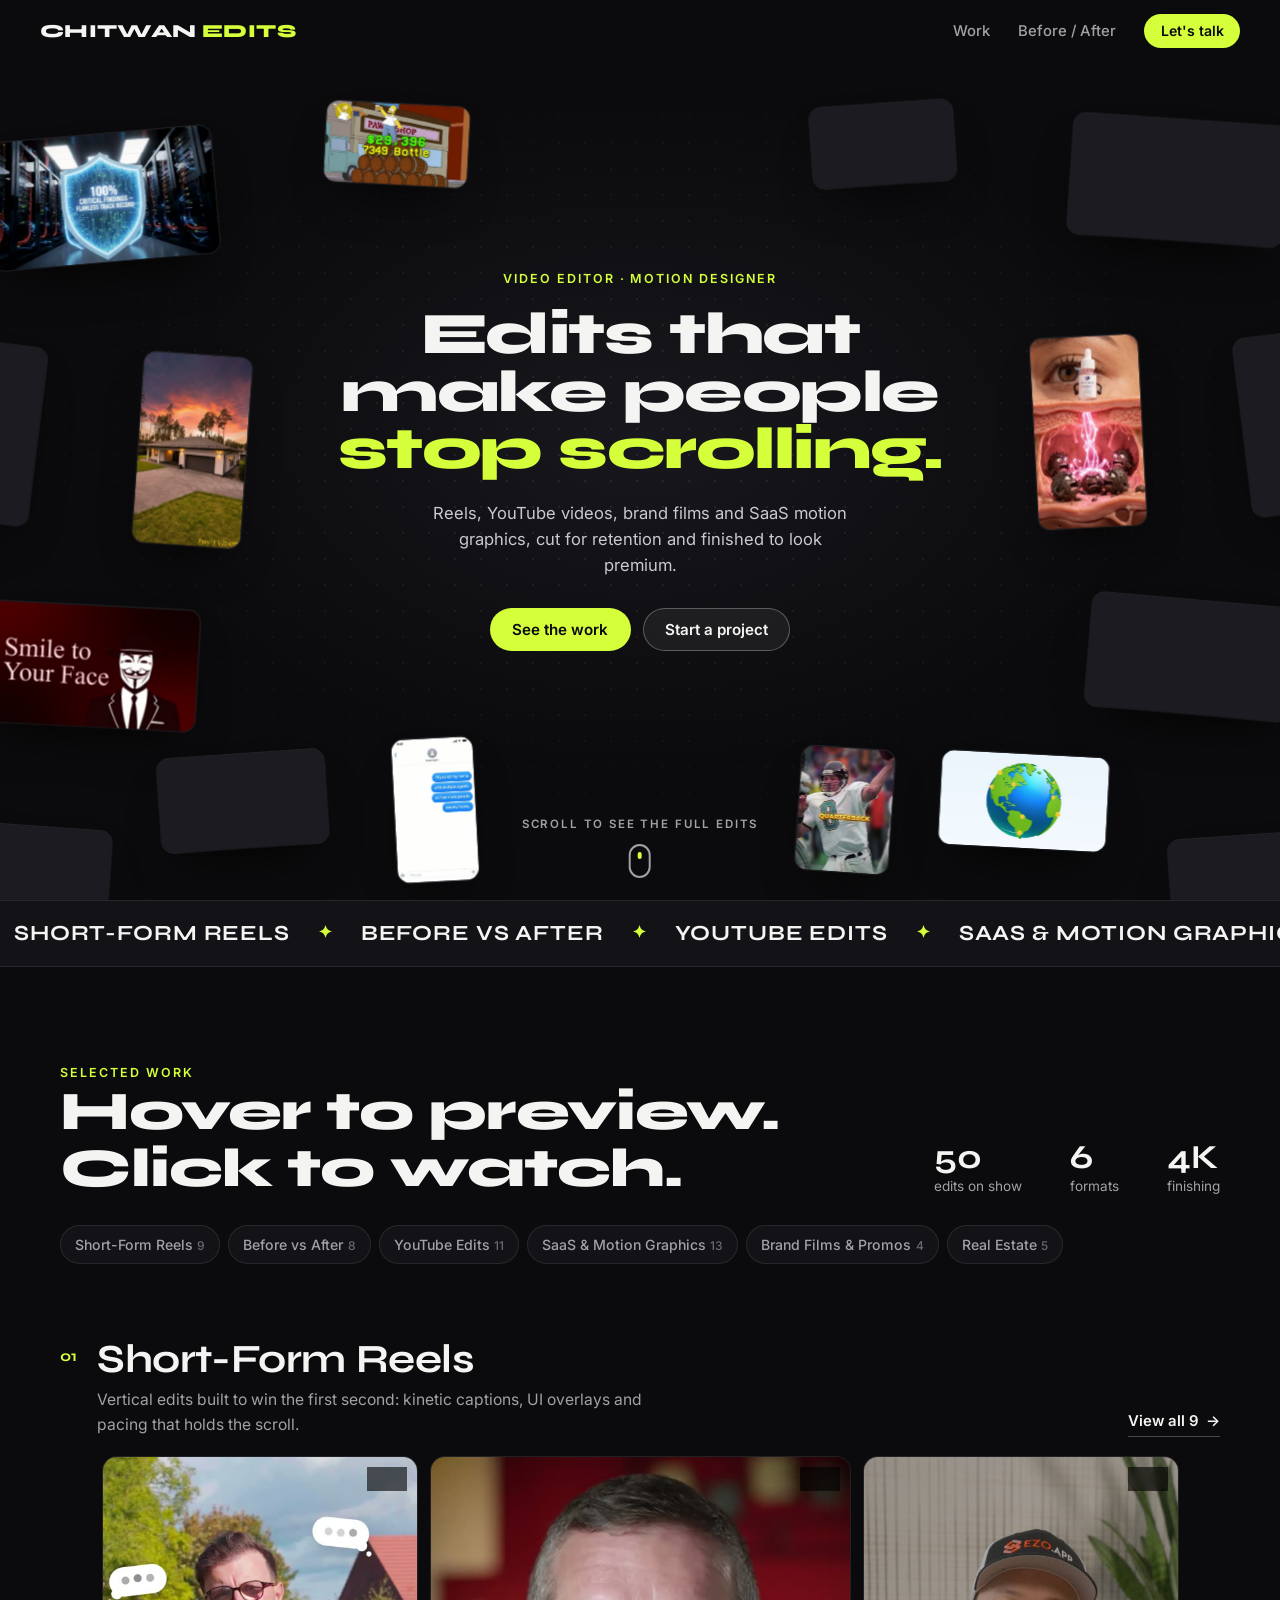
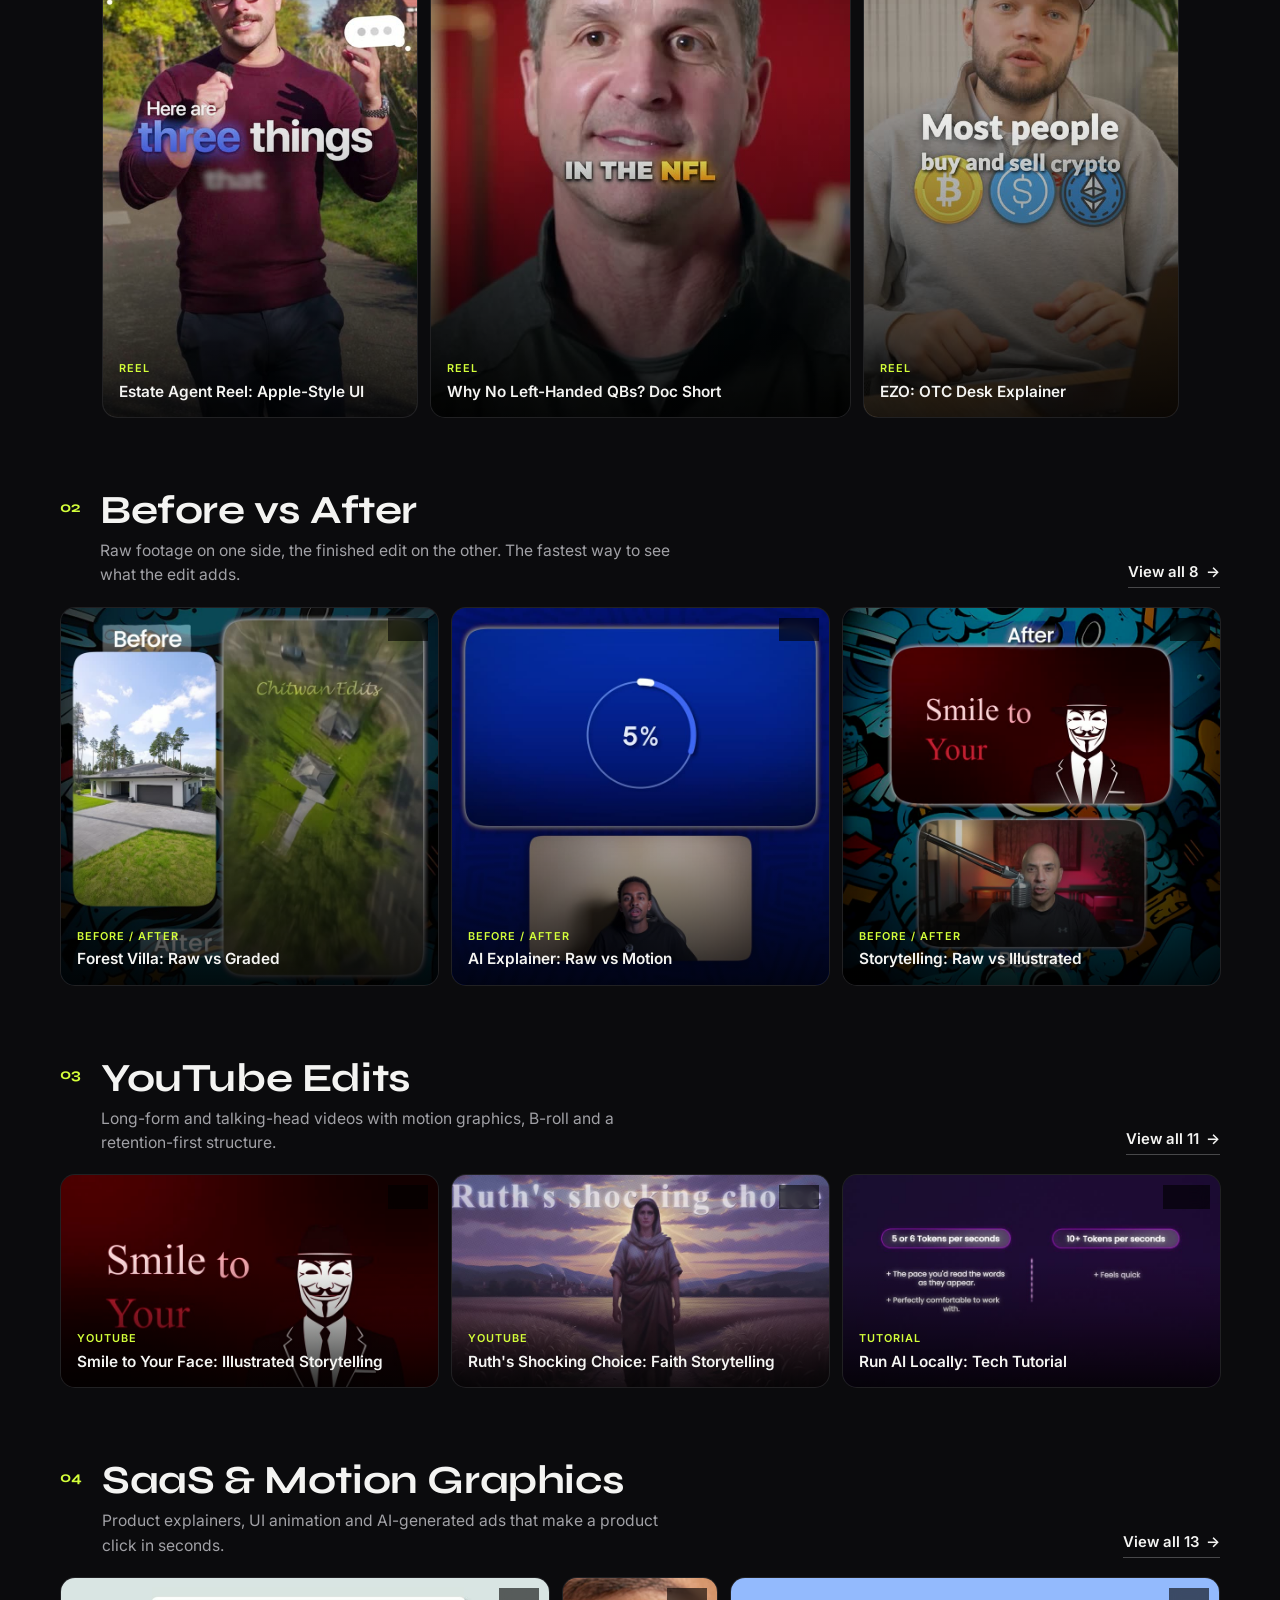
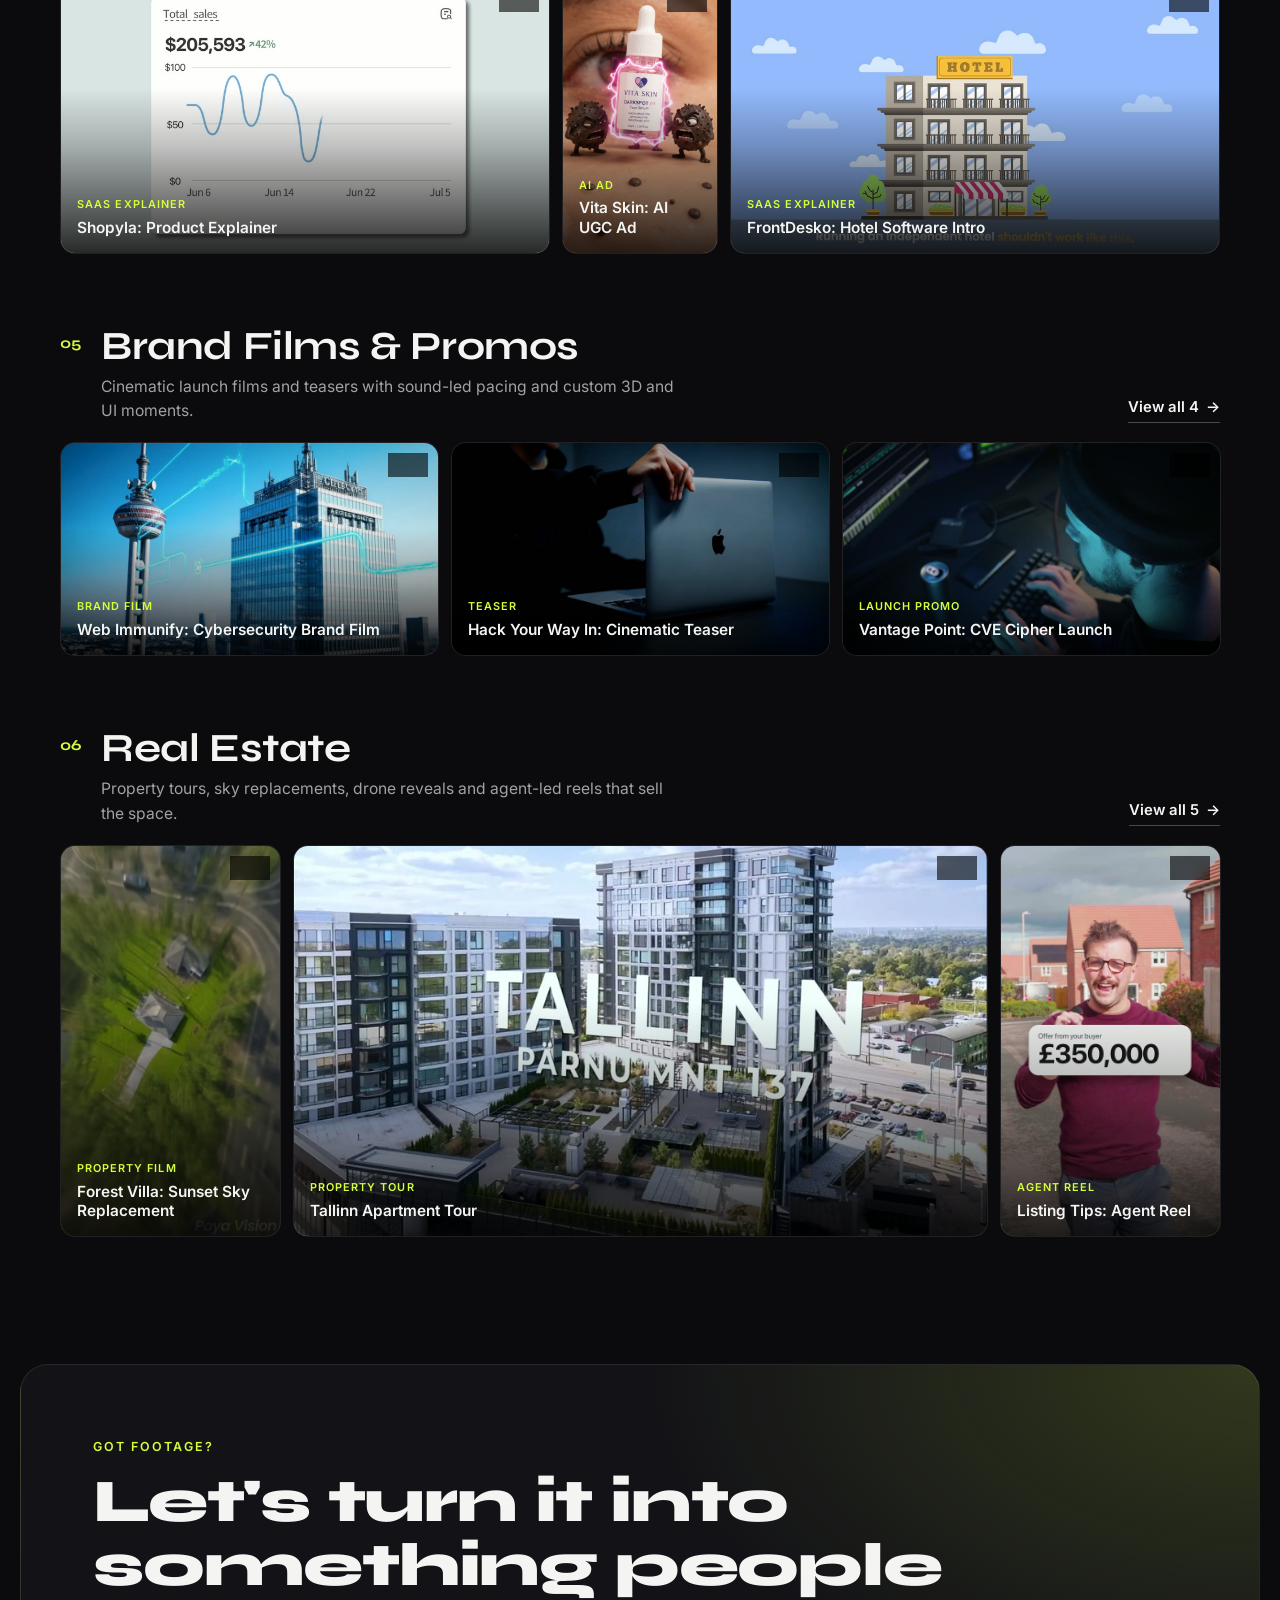
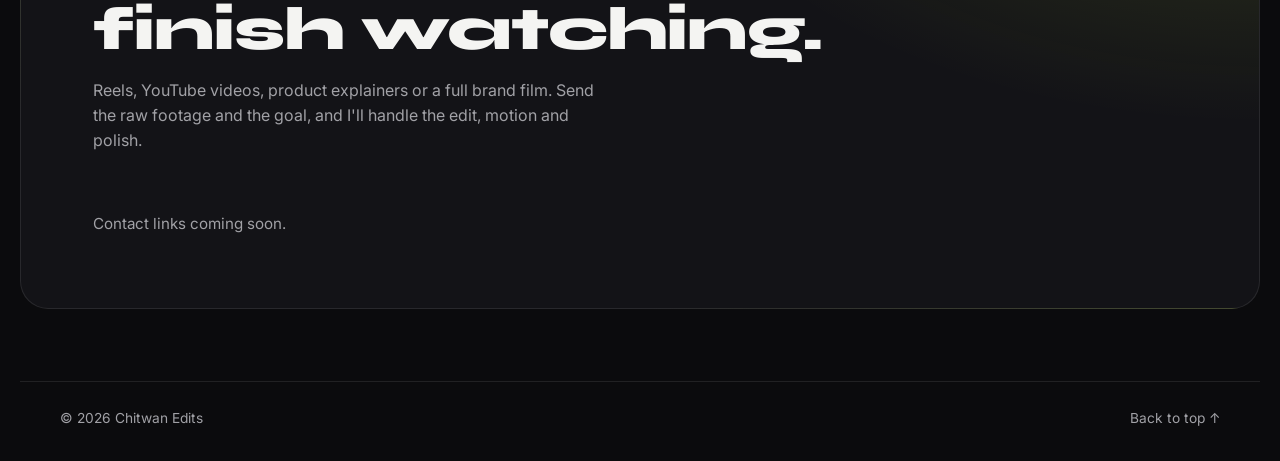
==== site/index.html @ 8f2af07e "Add Chitwan Edits portfolio site Static site with a scattered-clip hero, six work categories, hover " ====
<!doctype html>
<html lang="en">
<head>
  <meta charset="utf-8">
  <meta name="viewport" content="width=device-width, initial-scale=1">
  <title>Chitwan Edits | Video Editor for Reels, YouTube &amp; Brands</title>
  <meta name="description" content="Chitwan Edits: short-form reels, YouTube edits, brand films, SaaS motion graphics and real estate videos, cut for retention and finished to look premium.">
  <meta property="og:title" content="Chitwan Edits | Video Editor">
  <meta property="og:description" content="Reels, YouTube edits, brand films and motion graphics that make people stop scrolling.">
  <meta property="og:type" content="website">
  <meta property="og:site_name" content="Chitwan Edits">
  <meta name="twitter:card" content="summary_large_image">
  <meta name="theme-color" content="#0b0b0d">
  <link rel="icon" href="data:image/svg+xml,%3Csvg xmlns='http://www.w3.org/2000/svg' viewBox='0 0 64 64'%3E%3Crect width='64' height='64' rx='14' fill='%23d4ff3a'/%3E%3Cpath d='M26 20l20 12-20 12z' fill='%230b0b0d'/%3E%3C/svg%3E">
  <link rel="preconnect" href="https://fonts.googleapis.com">
  <link rel="preconnect" href="https://fonts.gstatic.com" crossorigin>
  <link href="https://fonts.googleapis.com/css2?family=Inter:wght@400;500;600&family=Syne:wght@700;800&display=swap" rel="stylesheet">
  <link rel="stylesheet" href="assets/css/style.css">
</head>
<body data-page="home">
  <header class="nav">
    <a class="brand" href="index.html" aria-label="Chitwan Edits home">Chitwan<span>Edits</span></a>
    <nav class="nav-links" aria-label="Main">
      <a href="#work">Work</a>
      <a class="hide-sm" href="work.html?c=before-after">Before / After</a>
      <a class="btn btn-accent btn-small" href="#contact">Let's talk</a>
    </nav>
  </header>

  <main>
    <section class="hero" id="hero">
      <div class="hero-collage" id="hero-collage" aria-hidden="true"></div>
      <div class="hero-strip" data-strip="0" aria-hidden="true"></div>
      <div class="hero-inner">
        <p class="eyebrow">Video editor · Motion designer</p>
        <h1 class="hero-title">Edits that make people <em>stop scrolling.</em></h1>
        <p class="hero-sub">Reels, YouTube videos, brand films and SaaS motion graphics, cut for retention and finished to look premium.</p>
        <div class="hero-cta">
          <a class="btn btn-accent" href="#work">See the work</a>
          <a class="btn btn-ghost" href="#contact">Start a project</a>
        </div>
      </div>
      <div class="hero-strip" data-strip="1" aria-hidden="true"></div>
      <a class="scroll-hint" href="#work">
        <span>Scroll to see the full edits</span>
        <span class="scroll-mouse" aria-hidden="true"></span>
      </a>
    </section>

    <div class="marquee" aria-hidden="true"><div class="marquee-track" id="marquee"></div></div>

    <section class="work wrap" id="work">
      <div class="work-intro">
        <div>
          <p class="eyebrow">Selected work</p>
          <h2>Hover to preview.<br>Click to watch.</h2>
        </div>
        <ul class="stats" id="work-stats"></ul>
      </div>
      <nav class="chips" id="cat-chips" aria-label="Jump to category"></nav>
      <div id="categories"></div>
    </section>

    <section class="clients wrap" id="clients" hidden>
      <p class="eyebrow">Trusted by</p>
      <ul class="client-list"></ul>
    </section>

    <section class="reviews wrap" id="reviews" hidden>
      <p class="eyebrow">Client words</p>
      <h2>What clients say</h2>
      <div class="review-grid"></div>
    </section>

    <section class="contact wrap" id="contact">
      <div class="contact-panel reveal">
        <p class="eyebrow">Got footage?</p>
        <h2>Let's turn it into something people finish watching.</h2>
        <p class="lead">Reels, YouTube videos, product explainers or a full brand film. Send the raw footage and the goal, and I'll handle the edit, motion and polish.</p>
        <div class="contact-links" id="contact-links"></div>
      </div>
    </section>
  </main>

  <footer class="foot wrap">
    <span>© <span data-year></span> Chitwan Edits</span>
    <a href="#">Back to top ↑</a>
  </footer>

  <div class="lightbox" id="lightbox" role="dialog" aria-modal="true" aria-labelledby="lb-title" hidden>
    <div class="lb-backdrop" data-close></div>
    <div class="lb-panel">
      <div class="lb-stage" id="lb-stage"></div>
      <div class="lb-meta">
        <div>
          <p class="lb-tag" id="lb-tag"></p>
          <h3 id="lb-title"></h3>
        </div>
        <div class="lb-controls">
          <button class="lb-btn" type="button" data-prev aria-label="Previous video">←</button>
          <button class="lb-btn" type="button" data-next aria-label="Next video">→</button>
          <button class="lb-btn" type="button" data-close aria-label="Close">✕</button>
        </div>
      </div>
    </div>
  </div>

  <script src="data/site.js"></script>
  <script src="data/videos.js"></script>
  <script src="assets/js/app.js"></script>
</body>
</html>
---- site/assets/css/style.css ----
:root {
  --bg: #0b0b0d;
  --bg-2: #131317;
  --bg-3: #1b1b21;
  --line: rgba(255, 255, 255, 0.09);
  --text: #f4f4f2;
  --muted: #a1a1a6;
  --accent: #d4ff3a;
  --accent-ink: #0b0b0d;
  --radius: 14px;
  --gap: 14px;
  --wrap: 1240px;
  --display: 'Syne', 'Arial Black', sans-serif;
  --body: 'Inter', system-ui, -apple-system, 'Segoe UI', sans-serif;
  color-scheme: dark;
}

*, *::before, *::after { box-sizing: border-box; }
html { scroll-behavior: smooth; -webkit-text-size-adjust: 100%; }
body {
  margin: 0;
  background: var(--bg);
  color: var(--text);
  font-family: var(--body);
  font-size: 16px;
  line-height: 1.55;
  -webkit-font-smoothing: antialiased;
  overflow-x: hidden;
}
img, video { display: block; max-width: 100%; }
a { color: inherit; text-decoration: none; }
button { font: inherit; color: inherit; background: none; border: 0; padding: 0; cursor: pointer; }
h1, h2, h3 { margin: 0; font-family: var(--display); font-weight: 700; line-height: 1.05; letter-spacing: -0.01em; }
p { margin: 0; }
:focus-visible { outline: 2px solid var(--accent); outline-offset: 3px; border-radius: 6px; }

.wrap { width: 100%; max-width: var(--wrap); margin: 0 auto; padding: 0 clamp(16px, 4vw, 40px); }
.eyebrow {
  font-size: 0.78rem;
  font-weight: 600;
  letter-spacing: 0.16em;
  text-transform: uppercase;
  color: var(--accent);
}

/* ---------- Buttons ---------- */
.btn {
  display: inline-flex;
  align-items: center;
  gap: 0.5em;
  padding: 0.85em 1.4em;
  border-radius: 999px;
  font-weight: 600;
  font-size: 0.95rem;
  line-height: 1;
  border: 1px solid transparent;
  transition: transform 0.2s ease, background 0.2s ease, border-color 0.2s ease, color 0.2s ease;
  white-space: nowrap;
}
.btn:hover { transform: translateY(-2px); }
.btn-accent { background: var(--accent); color: var(--accent-ink); }
.btn-accent:hover { background: #e3ff7a; }
.btn-ghost { border-color: rgba(255, 255, 255, 0.28); background: rgba(255, 255, 255, 0.06); backdrop-filter: blur(6px); }
.btn-ghost:hover { border-color: var(--text); }
.btn-small { padding: 0.65em 1.1em; font-size: 0.88rem; }

/* ---------- Nav ---------- */
.nav {
  position: fixed;
  inset: 0 0 auto 0;
  z-index: 50;
  display: flex;
  align-items: center;
  justify-content: space-between;
  gap: 16px;
  padding: 14px clamp(16px, 4vw, 40px);
  transition: background 0.3s ease, border-color 0.3s ease, padding 0.3s ease;
  border-bottom: 1px solid transparent;
}
.nav.scrolled {
  background: rgba(11, 11, 13, 0.78);
  backdrop-filter: blur(14px);
  -webkit-backdrop-filter: blur(14px);
  border-bottom-color: var(--line);
  padding-top: 10px;
  padding-bottom: 10px;
}
.brand {
  font-family: var(--display);
  font-weight: 800;
  font-size: 1.15rem;
  letter-spacing: 0.02em;
  text-transform: uppercase;
}
.brand span { color: var(--accent); margin-left: 0.3em; }
.nav-links { display: flex; align-items: center; gap: clamp(12px, 2.4vw, 28px); font-size: 0.93rem; font-weight: 500; }
.nav-links a:not(.btn) { color: var(--muted); transition: color 0.2s; }
.nav-links a:not(.btn):hover, .nav-links a[aria-current='page'] { color: var(--text); }

/* ---------- Hero: headline on a clean background, clips scattered around it ---------- */
.hero {
  position: relative;
  min-height: max(100svh, 620px);
  display: flex;
  flex-direction: column;
  align-items: center;
  justify-content: center;
  overflow: hidden;
  isolation: isolate;
  background: radial-gradient(55% 50% at 50% 48%, #17171d 0%, var(--bg) 75%);
}
.hero::before {
  content: '';
  position: absolute;
  inset: 0;
  z-index: -1;
  background-image: radial-gradient(rgba(255, 255, 255, 0.07) 1px, transparent 1px);
  background-size: 26px 26px;
  -webkit-mask-image: radial-gradient(70% 60% at 50% 50%, #000 20%, transparent 85%);
  mask-image: radial-gradient(70% 60% at 50% 50%, #000 20%, transparent 85%);
}
.hero-inner {
  position: relative;
  z-index: 2;
  width: min(680px, 50vw);
  text-align: center;
  padding: 90px 0 70px;
}
.hero-title {
  margin-top: 18px;
  font-weight: 800;
  font-size: clamp(2.3rem, 4.6vw, 4.7rem);
  line-height: 0.98;
  letter-spacing: -0.025em;
}
.hero-title em { font-style: normal; color: var(--accent); }
.hero-sub {
  margin: 22px auto 0;
  max-width: 44ch;
  font-size: clamp(1rem, 1.3vw, 1.13rem);
  color: #c9c9cf;
}
.hero-cta { display: flex; flex-wrap: wrap; justify-content: center; gap: 12px; margin-top: 30px; }

/* Desktop: tiles scattered around the edges. Size unit shrinks on narrower screens. */
.hero-collage {
  --u: min(1vmin, 0.7vw);
  --mx: 0;
  --my: 0;
  --sy: 0;
  position: absolute;
  inset: 0;
  z-index: 1;
}
.tile {
  position: absolute;
  left: var(--x);
  top: var(--y);
  width: calc(var(--w) * var(--u));
  height: calc(var(--h) * var(--u));
  transform:
    translate(-50%, -50%)
    translate3d(calc(var(--mx) * var(--d) * -22px), calc(var(--my) * var(--d) * -16px + var(--sy) * var(--d) * -160px), 0);
  opacity: 0;
  scale: 0.82;
  transition: opacity 0.7s ease var(--delay), scale 0.9s cubic-bezier(0.2, 0.8, 0.2, 1) var(--delay);
  will-change: transform;
}
.hero.ready .tile { opacity: 1; scale: 1; }
.tile-inner {
  display: block;
  width: 100%;
  height: 100%;
  border-radius: 12px;
  overflow: hidden;
  background: var(--bg-3);
  box-shadow: 0 24px 50px -22px rgba(0, 0, 0, 0.9), 0 0 0 1px rgba(255, 255, 255, 0.1);
  transform: rotate(var(--r));
  animation: tile-float var(--float) ease-in-out infinite alternate;
  transition: box-shadow 0.25s ease, scale 0.3s ease;
}
.tile video, .tile img { width: 100%; height: 100%; object-fit: cover; }
@keyframes tile-float {
  from { transform: rotate(var(--r)) translateY(-5px); }
  to { transform: rotate(var(--r)) translateY(5px); }
}
@media (hover: hover) {
  .tile:hover { z-index: 3; }
  .tile:hover .tile-inner { scale: 1.08; box-shadow: 0 0 0 2px var(--accent), 0 24px 50px -18px rgba(212, 255, 58, 0.35); }
}

/* Phones, tablets and short screens: two drifting rows of clips above and below the text. */
.hero-strip { display: none; }
.hero.strips { --strip-h: clamp(108px, 17vw, 168px); gap: clamp(20px, 5vh, 56px); padding: 80px 0 18px; }
.hero.strips .hero-collage { display: none; }
.hero.strips .hero-strip { display: block; width: 100%; overflow: hidden; padding: 8px 0; }
.hero.strips .hero-inner { width: 100%; padding: 0 clamp(16px, 5vw, 40px); }
.strip-track {
  display: flex;
  gap: 10px;
  width: max-content;
  animation: strip-drift var(--drift-time, 30s) ease-in-out infinite alternate;
}
.hero-strip[data-strip='1'] .strip-track { animation-direction: alternate-reverse; }
@keyframes strip-drift { to { transform: translateX(var(--drift, 0px)); } }
.hero.strips .tile {
  position: relative;
  left: auto;
  top: auto;
  flex: none;
  height: var(--strip-h, 124px);
  width: calc(var(--strip-h, 124px) * var(--a));
  transform: none;
}
.hero.strips .tile-inner { animation: none; transform: none; border-radius: 10px; }

.scroll-hint {
  position: absolute;
  left: 50%;
  bottom: 22px;
  z-index: 2;
  transform: translateX(-50%);
  display: flex;
  flex-direction: column;
  align-items: center;
  gap: 10px;
  font-size: 0.72rem;
  font-weight: 600;
  letter-spacing: 0.16em;
  text-transform: uppercase;
  color: var(--muted);
  white-space: nowrap;
  transition: opacity 0.4s ease, color 0.2s;
}
.scroll-hint:hover { color: var(--text); }
.scroll-hint.gone { opacity: 0; pointer-events: none; }
.scroll-mouse {
  position: relative;
  width: 22px;
  height: 34px;
  border: 2px solid currentColor;
  border-radius: 12px;
}
.scroll-mouse::after {
  content: '';
  position: absolute;
  left: 50%;
  top: 6px;
  width: 4px;
  height: 7px;
  margin-left: -2px;
  border-radius: 2px;
  background: var(--accent);
  animation: scroll-dot 1.6s ease-in-out infinite;
}
@keyframes scroll-dot {
  0% { transform: translateY(0); opacity: 0; }
  30% { opacity: 1; }
  100% { transform: translateY(12px); opacity: 0; }
}
.hero.strips .scroll-hint { position: static; transform: none; margin-top: 4px; }

/* ---------- Stats ---------- */
.stats { list-style: none; margin: 0; padding: 0; display: flex; flex-wrap: wrap; gap: 14px clamp(24px, 4vw, 48px); }
.stats li { display: flex; flex-direction: column; }
.stats strong { font-family: var(--display); font-size: clamp(1.5rem, 3vw, 2.1rem); font-weight: 700; line-height: 1.1; }
.stats span { font-size: 0.85rem; color: var(--muted); }

/* ---------- Marquee ---------- */
.marquee {
  border-block: 1px solid var(--line);
  overflow: hidden;
  background: var(--bg-2);
  user-select: none;
}
.marquee-track {
  display: flex;
  width: max-content;
  animation: marquee 38s linear infinite;
}
.marquee-track span {
  display: flex;
  align-items: center;
  gap: 28px;
  padding: 16px 14px;
  font-family: var(--display);
  font-weight: 700;
  font-size: clamp(1rem, 2vw, 1.35rem);
  text-transform: uppercase;
  letter-spacing: 0.04em;
  white-space: nowrap;
}
.marquee-track span::after { content: '✦'; color: var(--accent); font-size: 0.8em; }
@keyframes marquee { to { transform: translateX(-50%); } }

/* ---------- Chips ---------- */
.chips {
  display: flex;
  gap: 8px;
  overflow-x: auto;
  scrollbar-width: none;
  padding: 2px;
  margin: 0 -2px;
}
.chips::-webkit-scrollbar { display: none; }
.chip {
  flex: none;
  padding: 0.55em 1em;
  border-radius: 999px;
  border: 1px solid var(--line);
  background: var(--bg-2);
  color: var(--muted);
  font-size: 0.88rem;
  font-weight: 500;
  transition: color 0.2s, border-color 0.2s, background 0.2s;
}
.chip:hover { color: var(--text); border-color: rgba(255, 255, 255, 0.25); }
.chip[aria-current='page'] { background: var(--accent); border-color: var(--accent); color: var(--accent-ink); }
.chip small { opacity: 0.6; margin-left: 0.35em; font-size: 0.85em; }

/* ---------- Work sections ---------- */
.work { padding-top: clamp(48px, 8vw, 96px); }
.work-intro { display: flex; flex-wrap: wrap; align-items: end; justify-content: space-between; gap: 18px 32px; margin-bottom: 26px; }
.work-intro h2 { font-size: clamp(2rem, 4.6vw, 3.4rem); font-weight: 800; letter-spacing: -0.02em; }
.cat { padding: clamp(40px, 6vw, 72px) 0 0; scroll-margin-top: 80px; }
.cat-head {
  display: grid;
  grid-template-columns: auto 1fr auto;
  align-items: end;
  gap: 8px 20px;
  margin-bottom: 20px;
}
.cat-num {
  font-family: var(--display);
  font-weight: 700;
  color: var(--accent);
  font-size: 0.95rem;
  align-self: start;
  padding-top: 0.45em;
}
.cat-head h2 { font-size: clamp(1.6rem, 3.2vw, 2.5rem); }
.cat-head p { margin-top: 8px; color: var(--muted); max-width: 58ch; font-size: 0.98rem; }
.more-link {
  display: inline-flex;
  align-items: center;
  gap: 0.5em;
  font-weight: 600;
  font-size: 0.93rem;
  white-space: nowrap;
  padding-bottom: 3px;
  border-bottom: 1px solid rgba(255, 255, 255, 0.25);
  transition: border-color 0.2s, color 0.2s;
}
.more-link span { transition: transform 0.2s; }
.more-link:hover { border-color: var(--accent); color: var(--accent); }
.more-link:hover span { transform: translateX(4px); }
.more-mobile { display: none; margin-top: 16px; }

/* ---------- Justified rows & cards ---------- */
.row, .gallery { display: flex; flex-wrap: wrap; gap: var(--gap); }
.row.center { justify-content: center; }
.card {
  position: relative;
  flex: none;
  border-radius: var(--radius);
  overflow: hidden;
  background: var(--bg-3);
  text-align: left;
  isolation: isolate;
  box-shadow: 0 0 0 1px var(--line);
  transition: box-shadow 0.25s ease, transform 0.25s ease;
}
.card-media { position: absolute; inset: 0; }
.card-media img,
.card-media video {
  position: absolute;
  inset: 0;
  width: 100%;
  height: 100%;
  object-fit: cover;
  transition: transform 0.6s cubic-bezier(0.2, 0.7, 0.2, 1), opacity 0.3s ease;
}
.card-media video { opacity: 0; }
.card.playing .card-media video { opacity: 1; }
.card::after {
  content: '';
  position: absolute;
  inset: 0;
  background: linear-gradient(to top, rgba(0, 0, 0, 0.82) 0%, rgba(0, 0, 0, 0.25) 38%, transparent 60%);
  pointer-events: none;
}
.card-info {
  position: absolute;
  inset: auto 0 0 0;
  z-index: 2;
  padding: clamp(10px, 1.4vw, 16px);
}
.card-tag {
  display: inline-block;
  font-size: 0.68rem;
  font-weight: 600;
  letter-spacing: 0.1em;
  text-transform: uppercase;
  color: var(--accent);
}
.card-title {
  margin-top: 3px;
  font-family: var(--body);
  font-weight: 600;
  font-size: clamp(0.84rem, 1.2vw, 1rem);
  line-height: 1.25;
  letter-spacing: 0;
  display: -webkit-box;
  -webkit-line-clamp: 2;
  -webkit-box-orient: vertical;
  overflow: hidden;
}
.card-dur {
  position: absolute;
  top: 10px;
  right: 10px;
  z-index: 2;
  padding: 3px 8px;
  border-radius: 999px;
  background: rgba(0, 0, 0, 0.6);
  backdrop-filter: blur(6px);
  font-size: 0.72rem;
  font-weight: 600;
  font-variant-numeric: tabular-nums;
}
.card-play {
  position: absolute;
  top: 50%;
  left: 50%;
  z-index: 2;
  width: 58px;
  height: 58px;
  margin: -29px 0 0 -29px;
  border-radius: 50%;
  background: var(--accent);
  opacity: 0;
  transform: scale(0.7);
  transition: opacity 0.25s ease, transform 0.25s ease;
}
.card-play::before {
  content: '';
  position: absolute;
  top: 50%;
  left: 54%;
  transform: translate(-50%, -50%);
  border-style: solid;
  border-width: 9px 0 9px 15px;
  border-color: transparent transparent transparent var(--accent-ink);
}
@media (hover: hover) {
  .card:hover { box-shadow: 0 0 0 2px var(--accent), 0 18px 40px -18px rgba(212, 255, 58, 0.35); }
  .card:hover .card-media img,
  .card:hover .card-media video { transform: scale(1.035); }
  .card:hover .card-play { opacity: 1; transform: scale(1); }
}
.card:focus-visible { outline: none; box-shadow: 0 0 0 3px var(--accent); }
.card:focus-visible .card-play { opacity: 1; transform: scale(1); }
.card.tiny .card-tag { display: none; }
.card.tiny .card-info { padding: 8px; }
.card.tiny .card-title { font-size: 0.74rem; -webkit-line-clamp: 3; }
.card.tiny .card-dur { top: 6px; right: 6px; }

/* ---------- Testimonials ---------- */
.reviews { padding-top: clamp(64px, 9vw, 120px); }
.reviews h2 { font-size: clamp(1.8rem, 4vw, 2.8rem); margin: 10px 0 28px; }
.review-grid { display: grid; grid-template-columns: repeat(auto-fill, minmax(min(100%, 320px), 1fr)); gap: var(--gap); }
.review {
  margin: 0;
  padding: 26px;
  border-radius: var(--radius);
  background: var(--bg-2);
  border: 1px solid var(--line);
  display: flex;
  flex-direction: column;
  gap: 20px;
}
.review blockquote { margin: 0; font-size: 1.02rem; line-height: 1.6; }
.review blockquote::before { content: '“'; display: block; font-family: var(--display); font-size: 3rem; line-height: 0.6; color: var(--accent); margin-bottom: 10px; }
.review figcaption { font-size: 0.9rem; color: var(--muted); margin-top: auto; }
.review figcaption strong { display: block; color: var(--text); font-weight: 600; }

.clients { padding-top: clamp(48px, 7vw, 88px); }
.client-list { list-style: none; margin: 18px 0 0; padding: 0; display: flex; flex-wrap: wrap; gap: 12px 36px; }
.client-list li { font-family: var(--display); font-weight: 700; font-size: clamp(1.1rem, 2.4vw, 1.6rem); color: #d6d6da; }

/* ---------- Contact ---------- */
.contact { padding: clamp(72px, 10vw, 140px) 0 clamp(40px, 6vw, 72px); }
.contact-panel {
  position: relative;
  overflow: hidden;
  padding: clamp(32px, 6vw, 72px);
  border-radius: calc(var(--radius) * 2);
  background:
    radial-gradient(90% 120% at 100% 0%, rgba(212, 255, 58, 0.16), transparent 55%),
    var(--bg-2);
  border: 1px solid var(--line);
}
.contact-panel h2 { margin-top: 14px; font-size: clamp(2rem, 5vw, 3.8rem); font-weight: 800; letter-spacing: -0.02em; max-width: 16ch; }
.contact-panel p.lead { margin-top: 16px; color: var(--muted); max-width: 52ch; }
.contact-links { display: flex; flex-wrap: wrap; gap: 12px; margin-top: 32px; }
.contact-empty { margin-top: 28px; color: var(--muted); font-size: 0.95rem; }
.foot {
  display: flex;
  flex-wrap: wrap;
  justify-content: space-between;
  gap: 10px;
  padding-top: 26px;
  padding-bottom: 32px;
  color: var(--muted);
  font-size: 0.86rem;
  border-top: 1px solid var(--line);
}
.foot a:hover { color: var(--text); }

/* ---------- Category page ---------- */
.catpage { padding-top: 104px; min-height: 70vh; }
.back { display: inline-flex; gap: 0.4em; color: var(--muted); font-size: 0.92rem; font-weight: 500; }
.back:hover { color: var(--text); }
.catpage-head { margin: 22px 0 26px; }
.catpage-head h1 { font-size: clamp(2.2rem, 6vw, 4.4rem); font-weight: 800; letter-spacing: -0.02em; margin-top: 14px; }
.catpage-head p { margin-top: 12px; color: var(--muted); max-width: 60ch; font-size: 1.05rem; }
.catpage .chips { margin-bottom: 28px; }

/* ---------- Lightbox ---------- */
.lightbox {
  position: fixed;
  inset: 0;
  z-index: 100;
  display: flex;
  align-items: center;
  justify-content: center;
  padding: 16px;
}
.lightbox[hidden] { display: none; }
.lb-backdrop { position: absolute; inset: 0; background: rgba(5, 5, 7, 0.92); backdrop-filter: blur(10px); }
.lb-panel {
  position: relative;
  display: flex;
  flex-direction: column;
  gap: 14px;
  width: min(100%, calc((100svh - 150px) * var(--a, 1.7778)), 1280px);
  animation: lb-in 0.28s cubic-bezier(0.2, 0.7, 0.2, 1);
}
@keyframes lb-in { from { opacity: 0; transform: translateY(14px) scale(0.98); } }
.lb-stage {
  position: relative;
  aspect-ratio: var(--a, 1.7778);
  width: 100%;
  border-radius: var(--radius);
  overflow: hidden;
  background: #000;
  box-shadow: 0 30px 80px -20px rgba(0, 0, 0, 0.8);
}
.lb-stage video, .lb-stage iframe { width: 100%; height: 100%; border: 0; display: block; background: #000; }
.lb-note {
  position: absolute;
  left: 12px;
  bottom: 12px;
  padding: 6px 12px;
  border-radius: 999px;
  background: rgba(0, 0, 0, 0.7);
  font-size: 0.8rem;
}
.lb-meta { display: flex; align-items: center; justify-content: space-between; gap: 16px; width: 100%; }
.lb-meta h3 { font-family: var(--body); font-weight: 600; font-size: clamp(0.95rem, 2vw, 1.15rem); letter-spacing: 0; margin-top: 2px; }
.lb-tag { font-size: 0.72rem; font-weight: 600; letter-spacing: 0.1em; text-transform: uppercase; color: var(--accent); }
.lb-controls { display: flex; gap: 8px; flex: none; }
.lb-btn {
  width: 42px;
  height: 42px;
  border-radius: 50%;
  display: grid;
  place-items: center;
  background: rgba(255, 255, 255, 0.08);
  border: 1px solid var(--line);
  font-size: 1.05rem;
  transition: background 0.2s, color 0.2s;
}
.lb-btn:hover { background: var(--accent); color: var(--accent-ink); }
body.lb-open { overflow: hidden; }

/* ---------- Reveal on scroll ---------- */
.reveal { opacity: 0; transform: translateY(24px); transition: opacity 0.7s ease, transform 0.7s cubic-bezier(0.2, 0.7, 0.2, 1); }
.reveal.in { opacity: 1; transform: none; }

/* ---------- Responsive ---------- */
@media (max-width: 760px) {
  :root { --gap: 10px; }
  .cat-head { grid-template-columns: auto 1fr; }
  .cat-head .more-link { display: none; }
  .more-mobile { display: inline-flex; }
  .card-dur { top: 8px; right: 8px; font-size: 0.68rem; }
  .card-title { -webkit-line-clamp: 2; }
  .lb-meta { flex-wrap: wrap; }
}
@media (max-width: 560px) {
  .nav-links .hide-sm { display: none; }
  .nav-links { gap: 14px; }
  .brand { font-size: 0.95rem; letter-spacing: 0; }
  .btn-small { padding: 0.6em 0.95em; font-size: 0.84rem; }
  .hero.strips { --strip-h: 96px; gap: 16px; padding-top: 70px; }
  .hero.strips .hero-strip { padding: 4px 0; }
  .hero.strips .hero-title { margin-top: 12px; font-size: 2.15rem; }
  .hero.strips .hero-sub { margin-top: 14px; font-size: 0.97rem; }
  .hero.strips .hero-cta { margin-top: 20px; }
  .hero.strips .scroll-hint { gap: 8px; }
}

@media (prefers-reduced-motion: reduce) {
  html { scroll-behavior: auto; }
  .marquee-track, .strip-track, .tile-inner, .scroll-mouse::after { animation: none; }
  .tile { transition: none; }
  .reveal { opacity: 1; transform: none; transition: none; }
  .card, .card-media img, .card-media video, .btn { transition: none; }
}
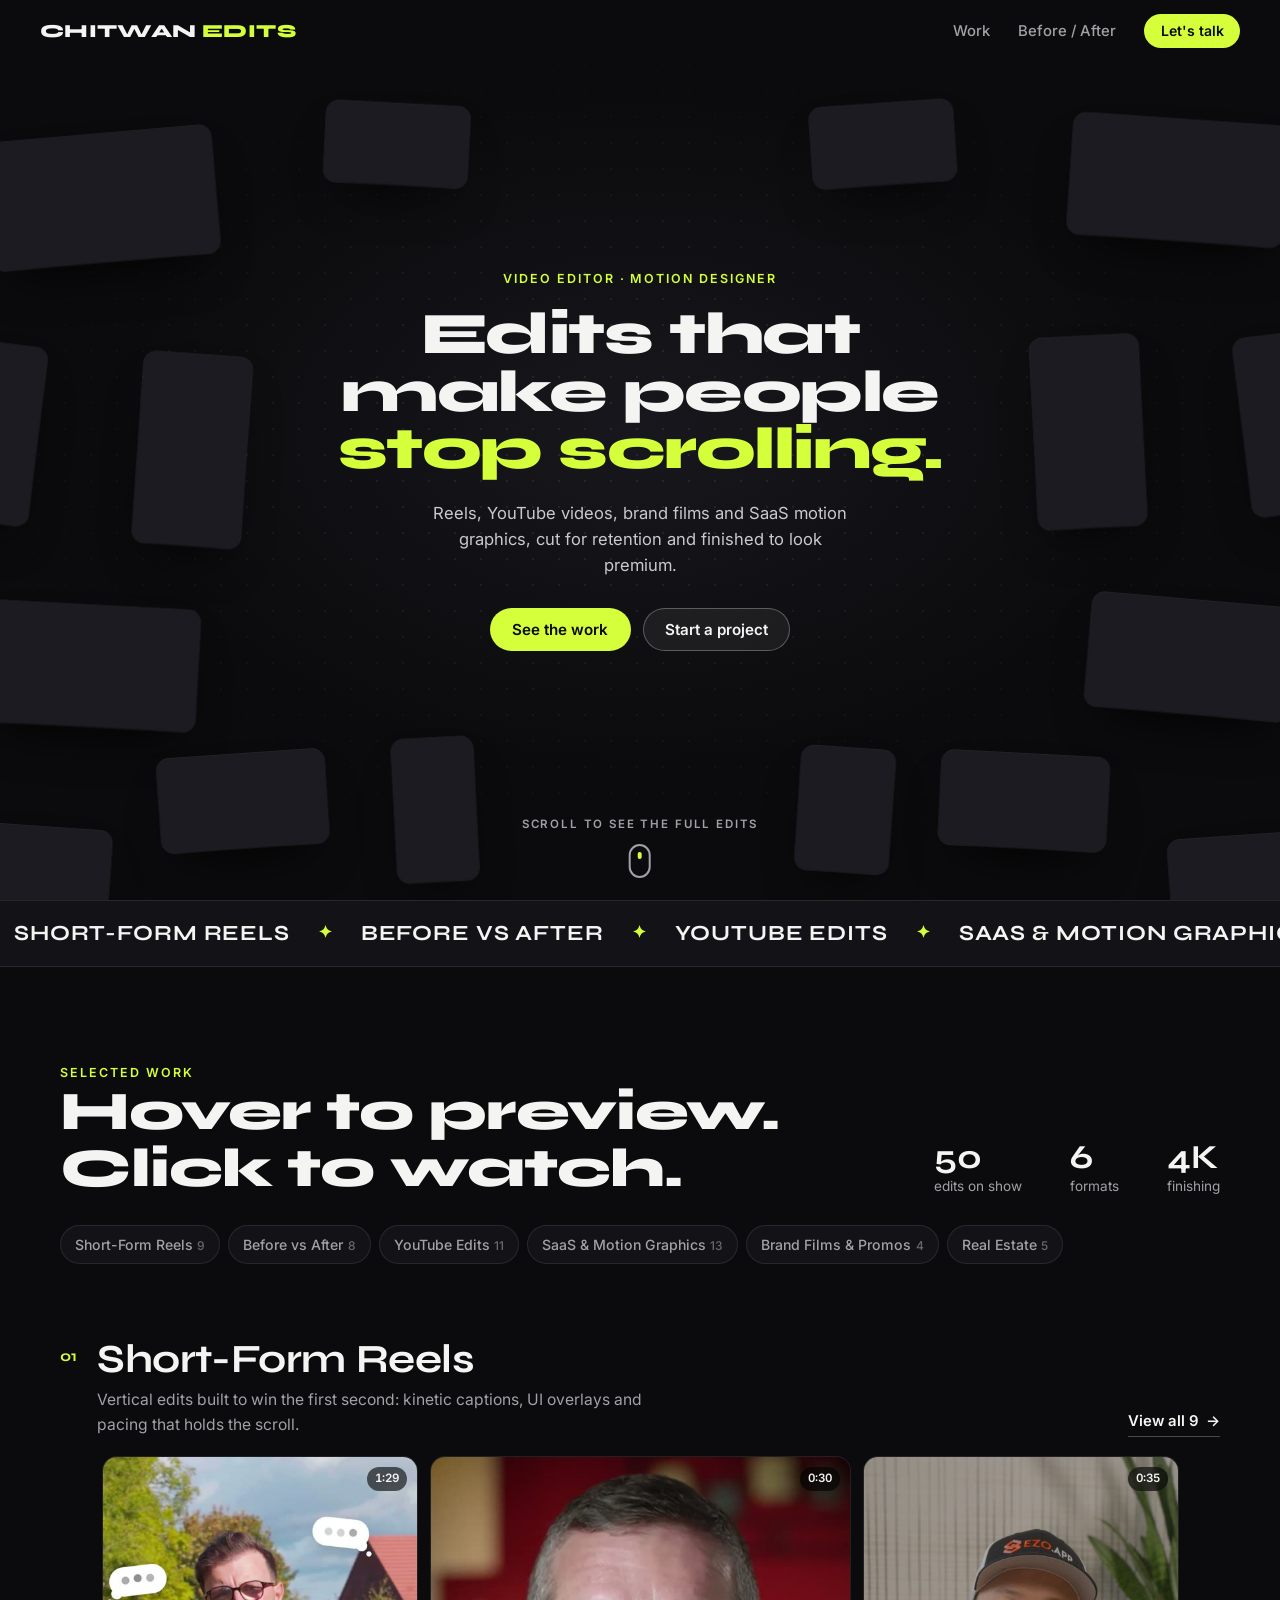
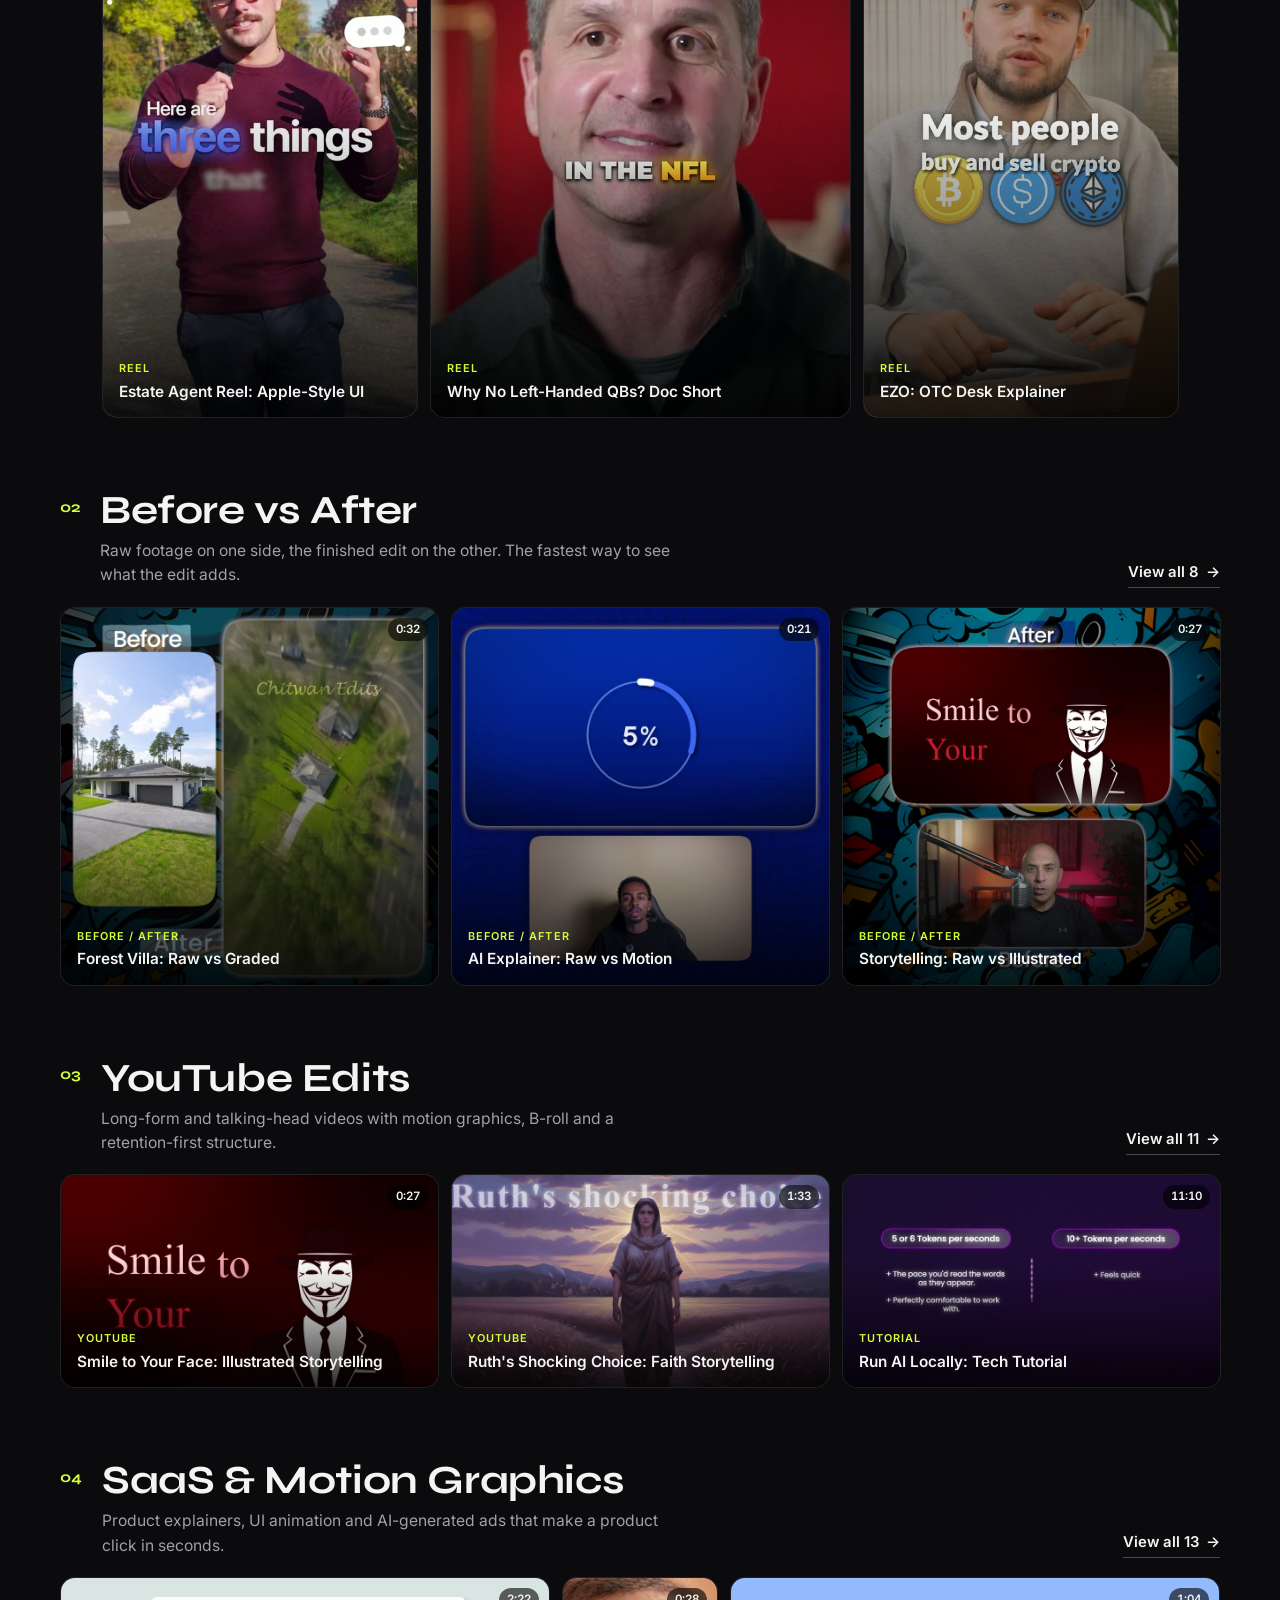
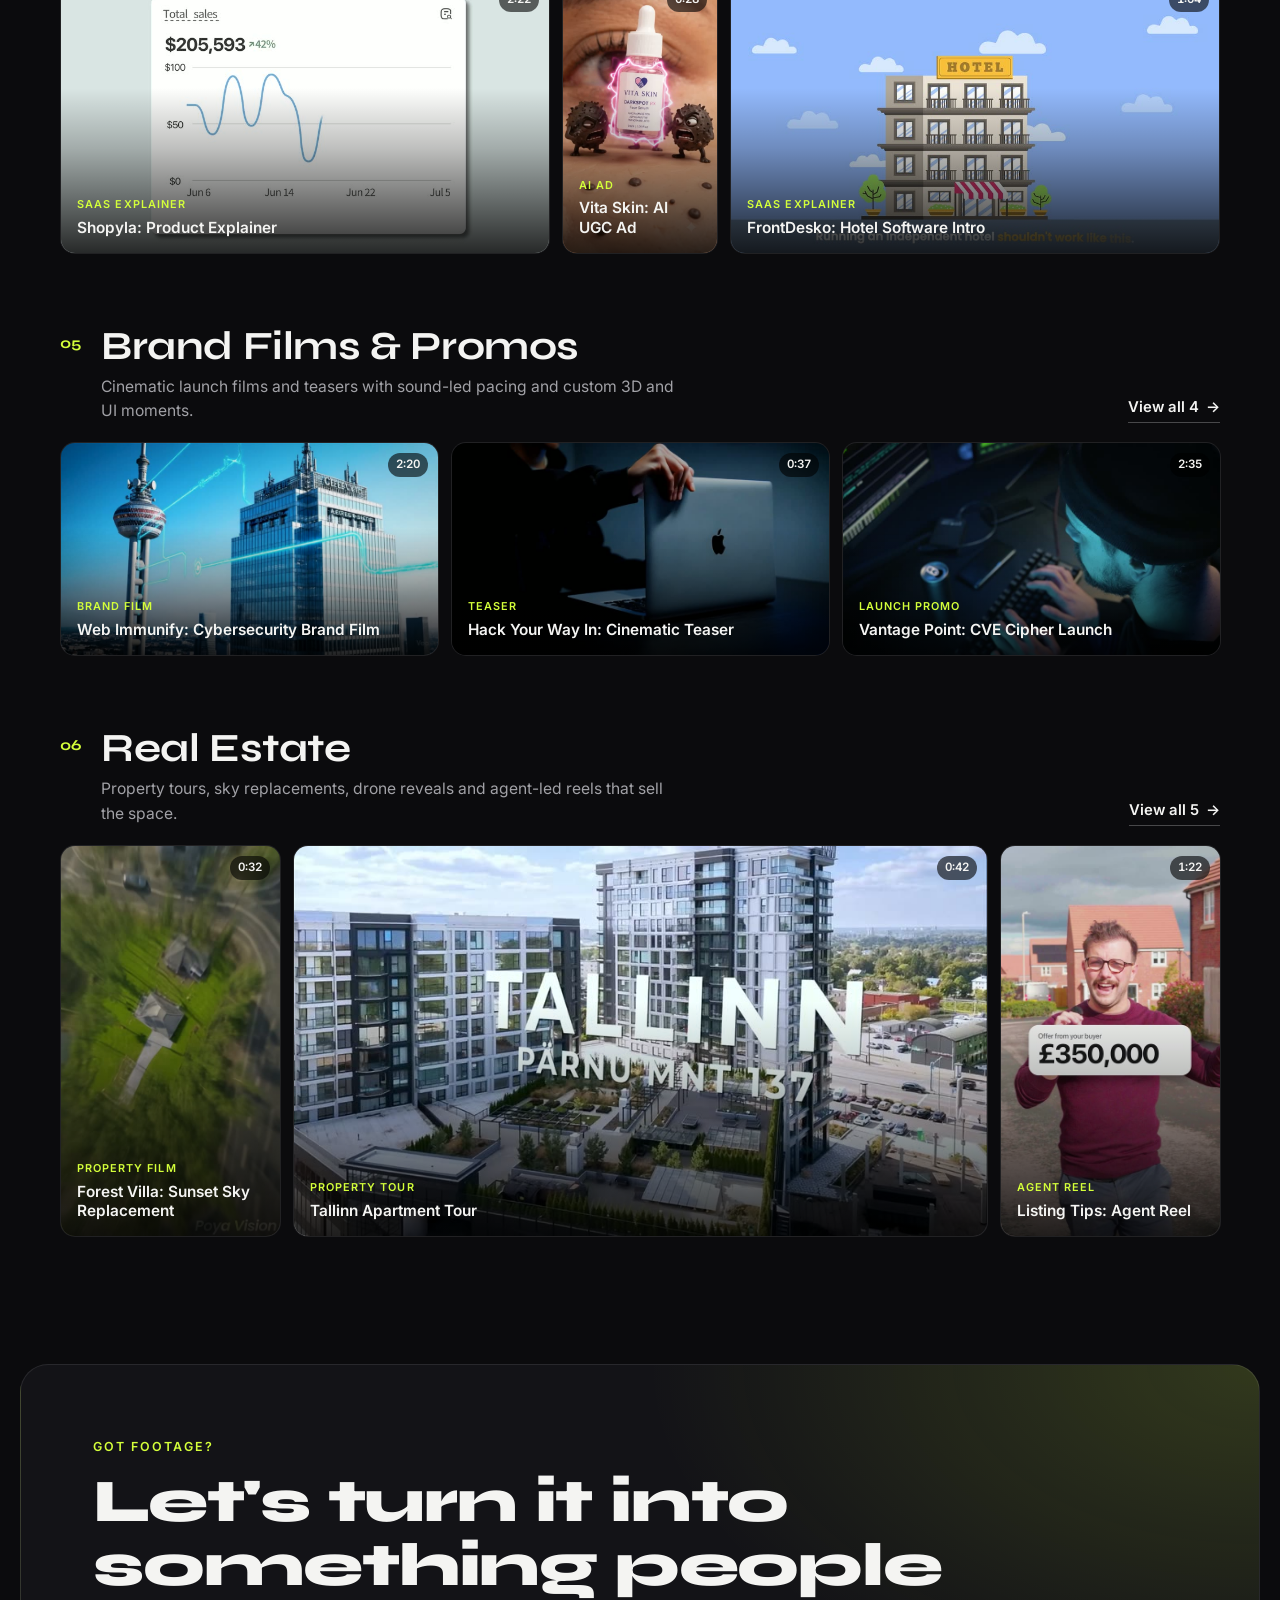
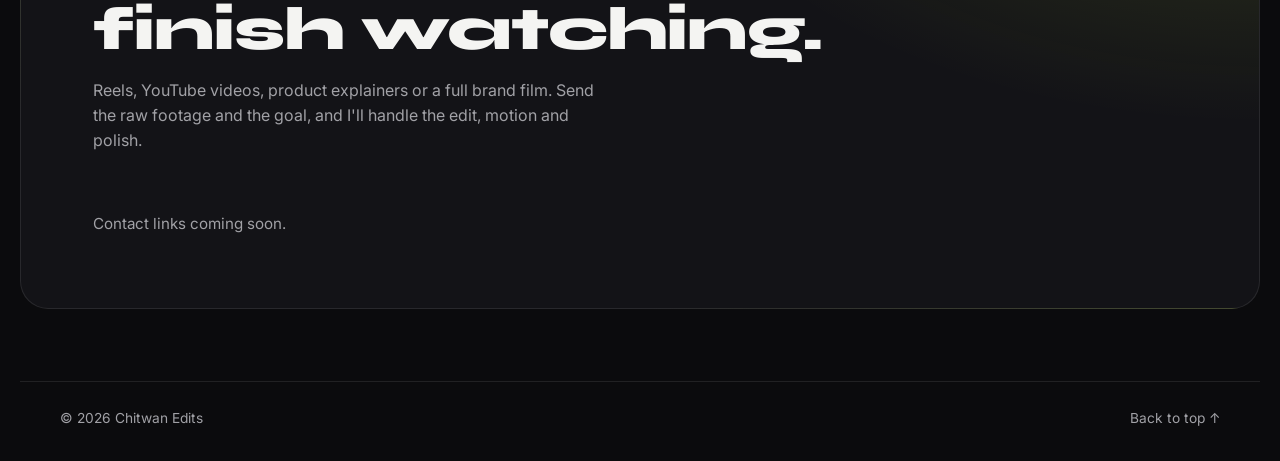
==== commit 5cde0f39: "Publish to chitwanedits.com on Cloudflare - wrangler.jsonc: serve site/ as static assets at chitwane" ====
--- a/site/index.html
+++ b/site/index.html
@@ -8,6 +8,11 @@
   <meta property="og:title" content="Chitwan Edits | Video Editor">
   <meta property="og:description" content="Reels, YouTube edits, brand films and motion graphics that make people stop scrolling.">
   <meta property="og:type" content="website">
+  <meta property="og:url" content="https://chitwanedits.com/">
+  <meta property="og:image" content="https://chitwanedits.com/assets/img/share.jpg">
+  <meta property="og:image:width" content="1200">
+  <meta property="og:image:height" content="630">
+  <meta property="og:image:alt" content="Chitwan Edits: edits that make people stop scrolling">
   <meta property="og:site_name" content="Chitwan Edits">
   <meta name="twitter:card" content="summary_large_image">
   <meta name="theme-color" content="#0b0b0d">
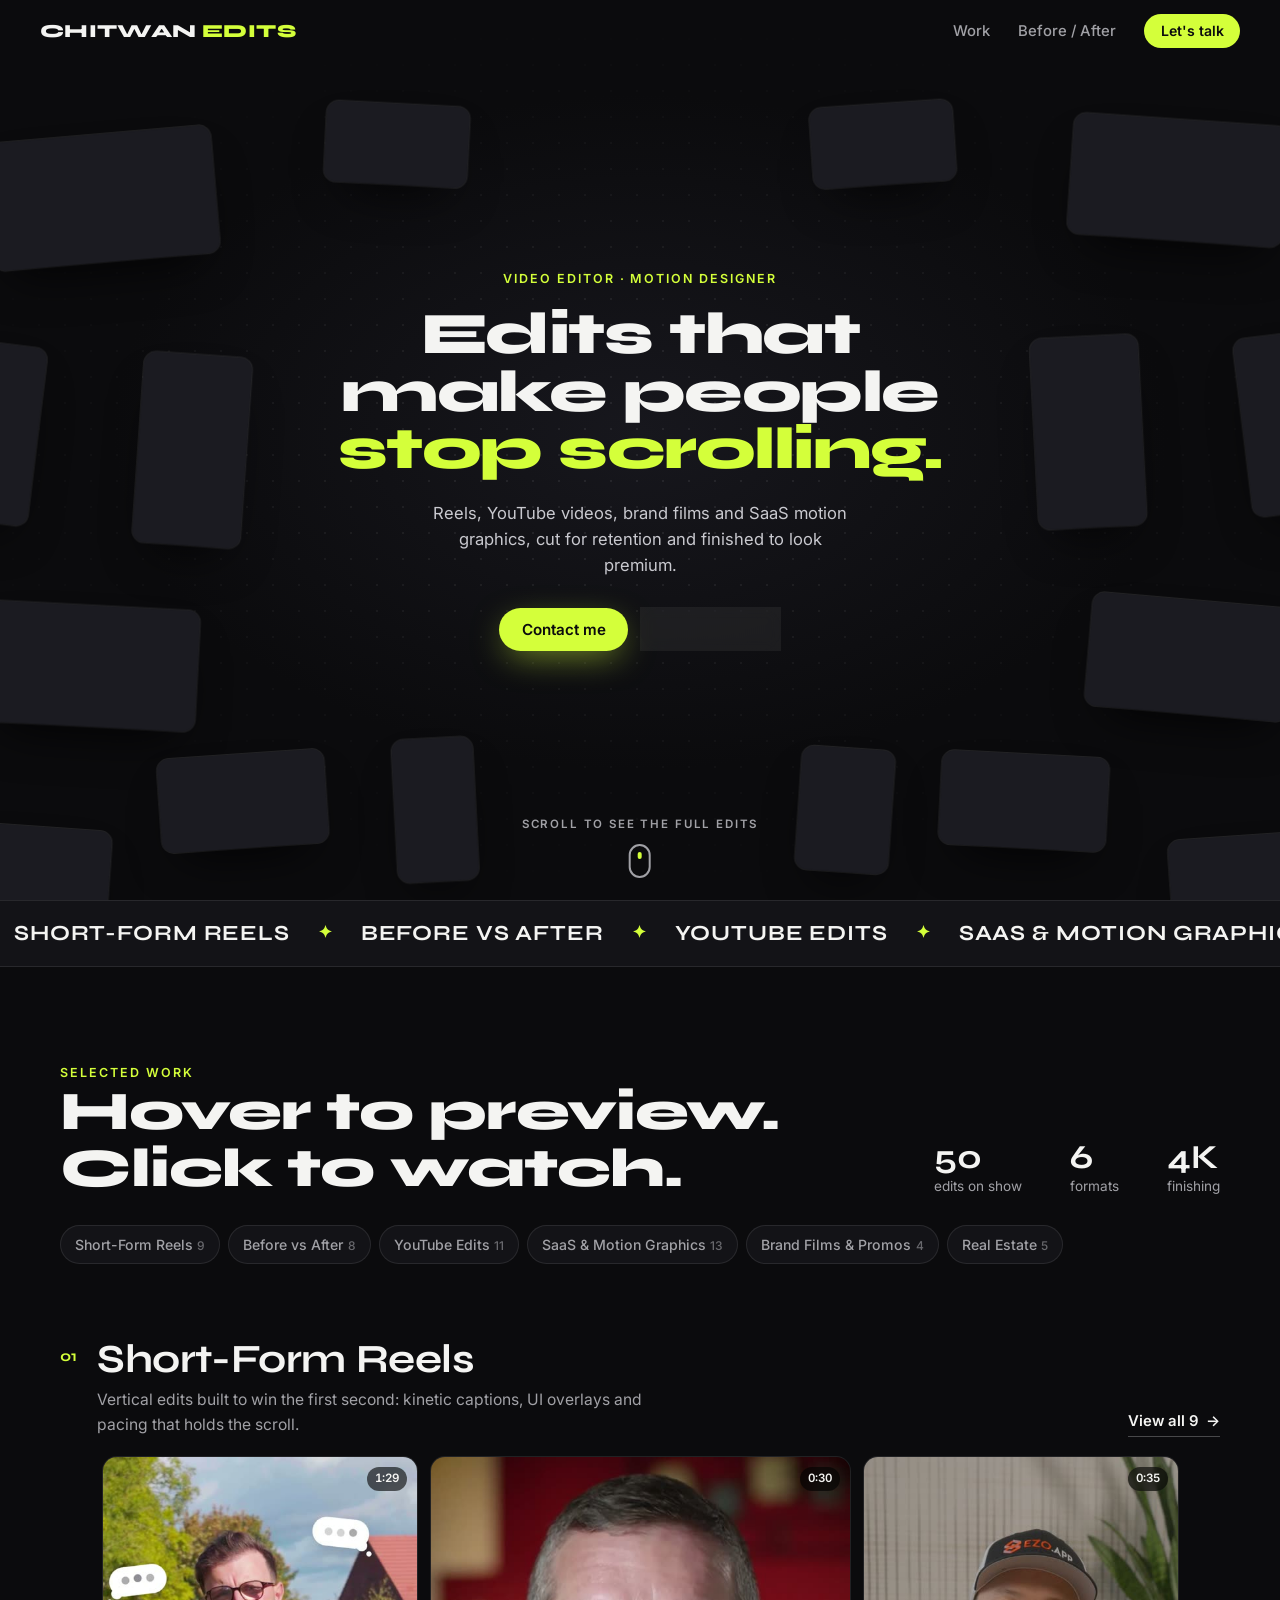
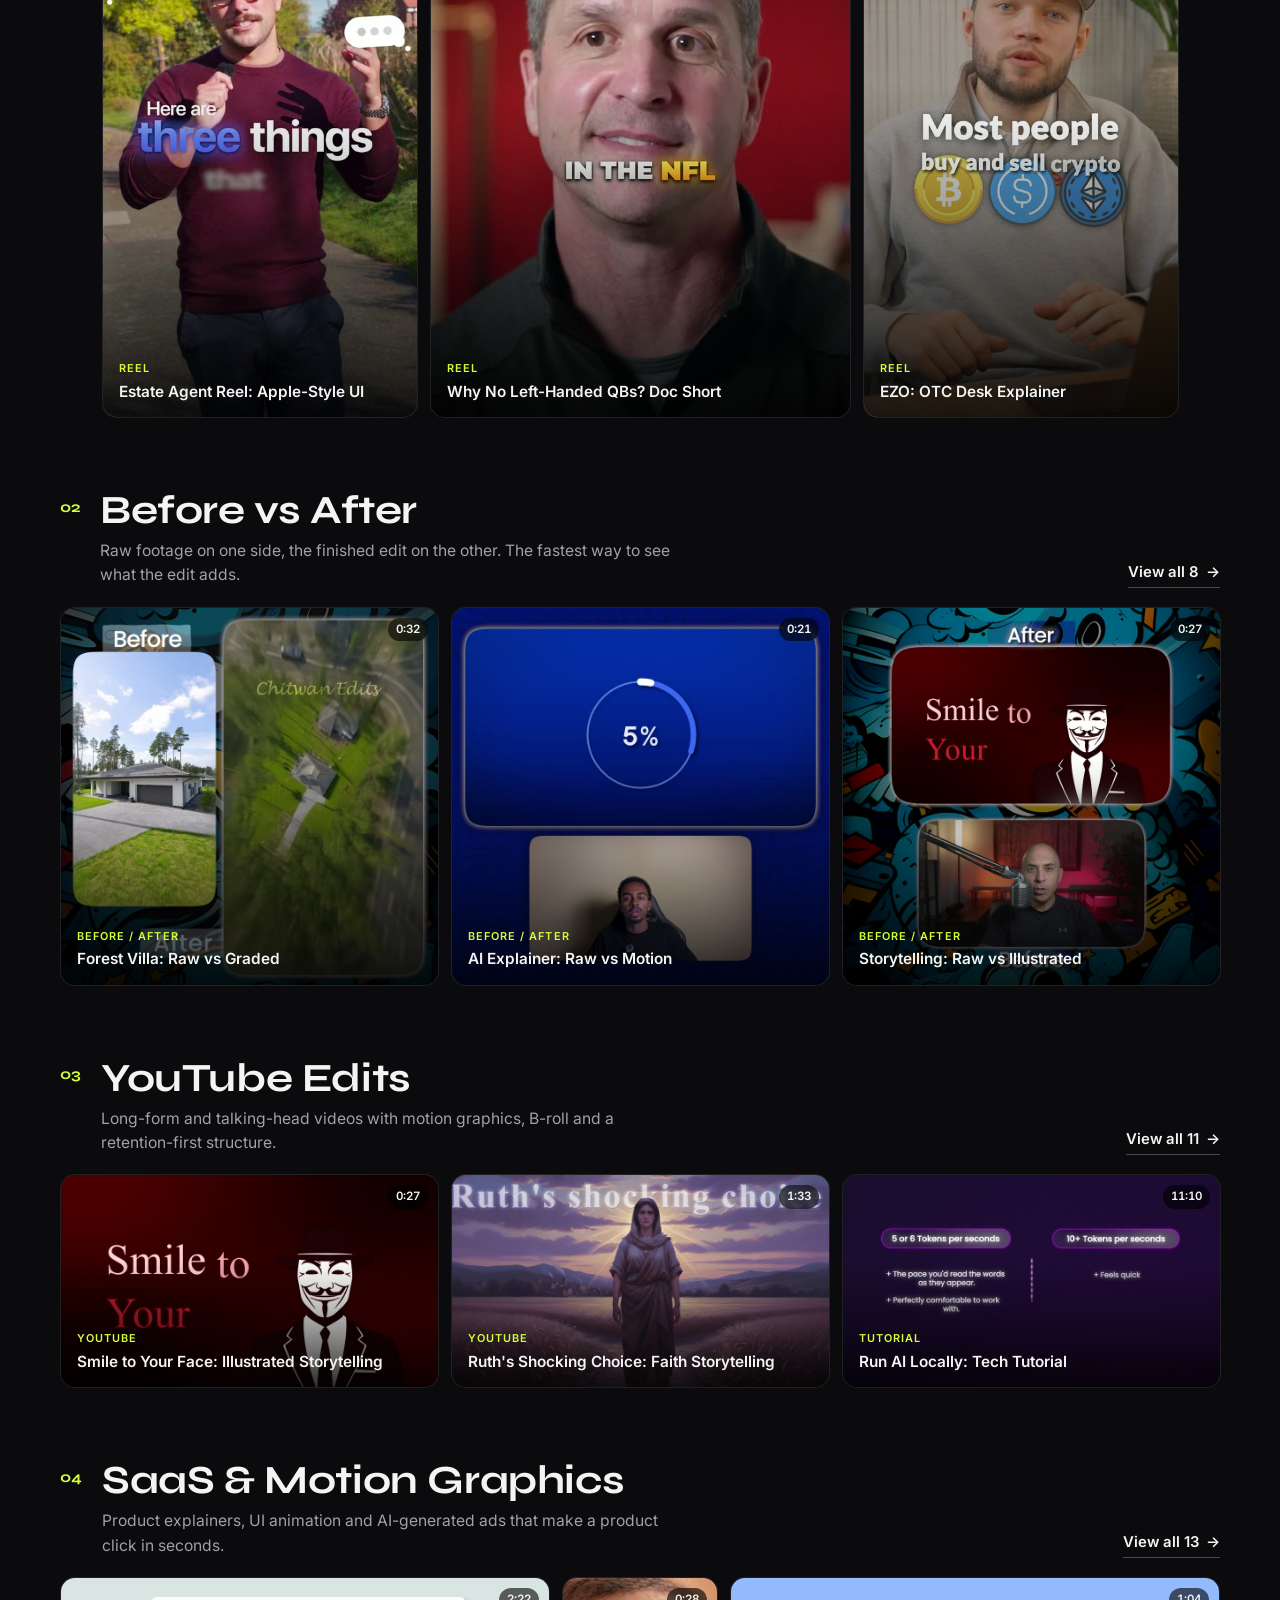
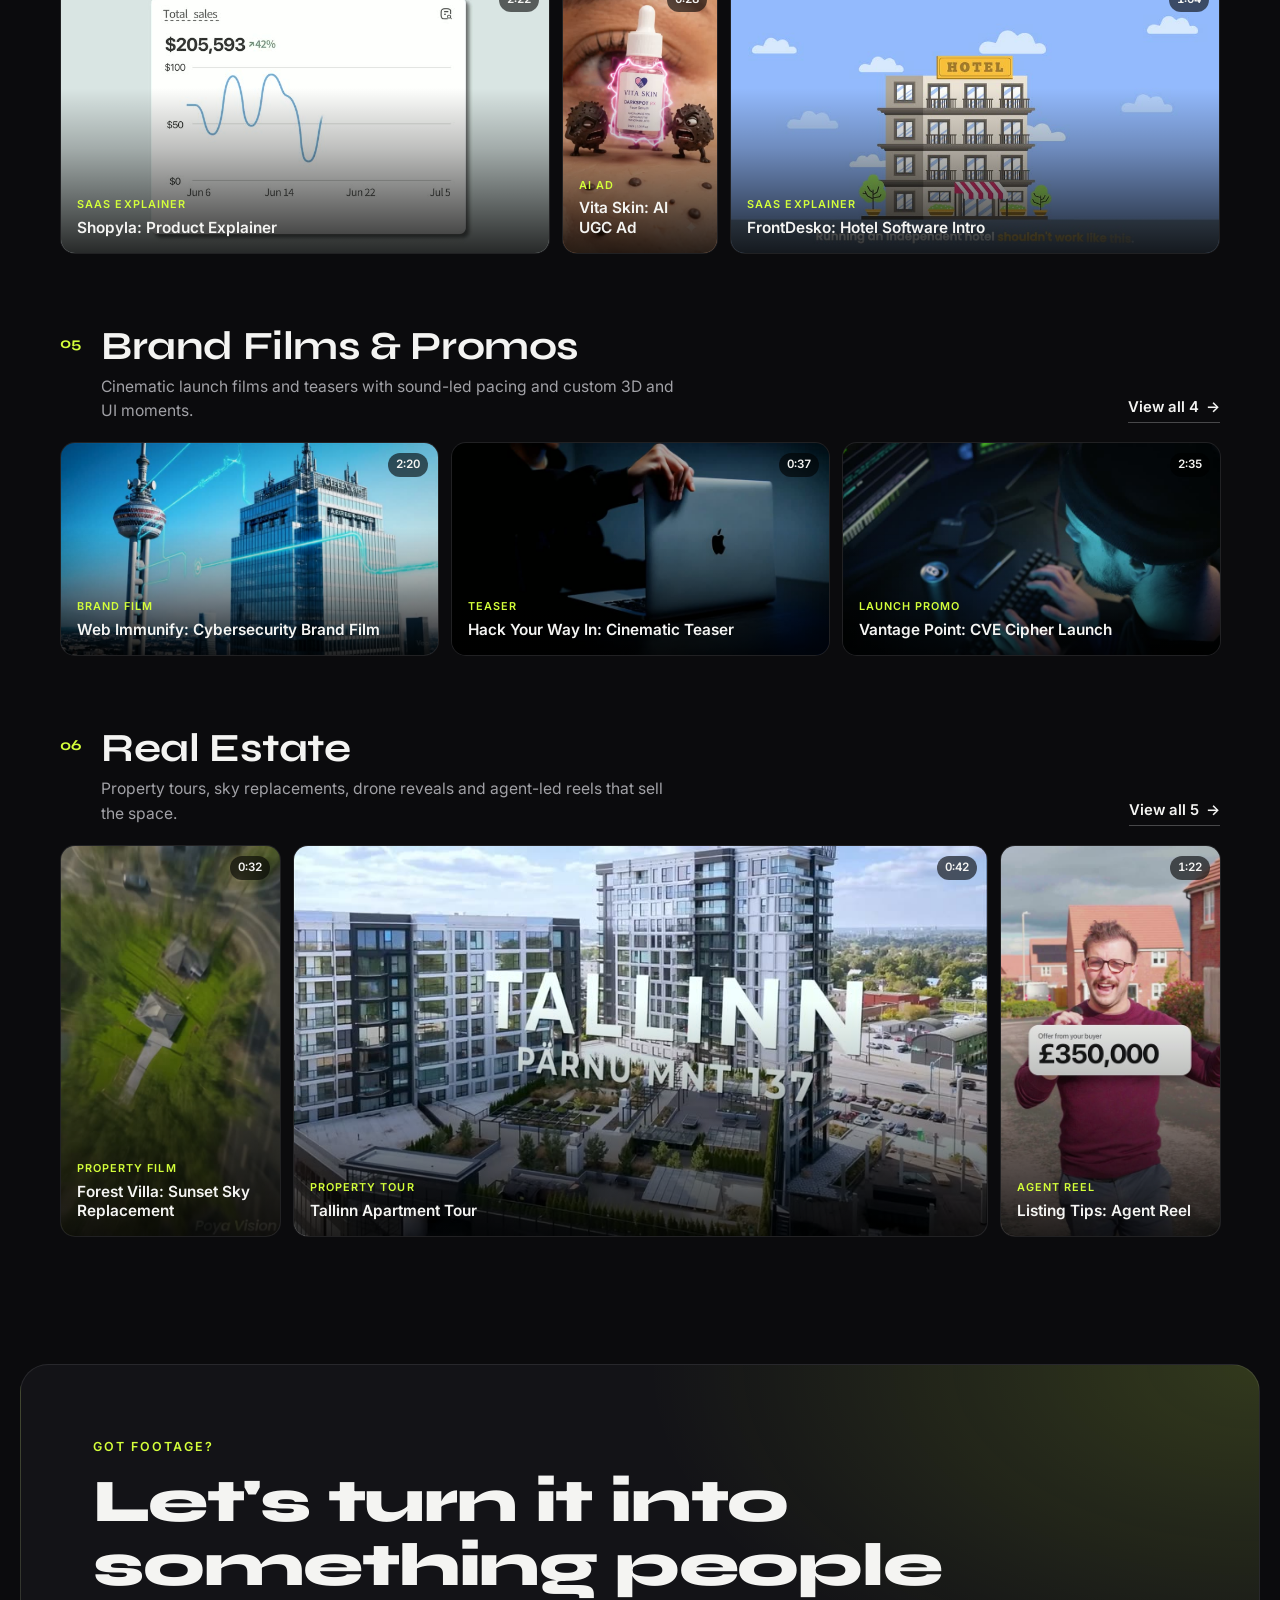
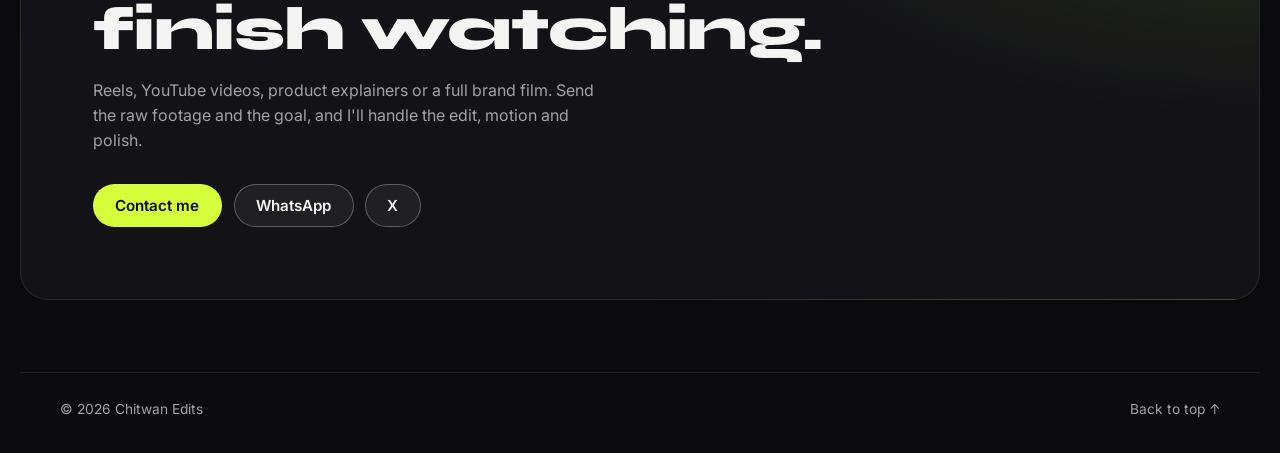
==== commit 0dde4114: "Add Contact me form popup Contact me (hero), Let's talk (nav) and the contact section open a form fo" ====
--- a/site/index.html
+++ b/site/index.html
@@ -28,7 +28,7 @@
     <nav class="nav-links" aria-label="Main">
       <a href="#work">Work</a>
       <a class="hide-sm" href="work.html?c=before-after">Before / After</a>
-      <a class="btn btn-accent btn-small" href="#contact">Let's talk</a>
+      <a class="btn btn-accent btn-small" href="#contact" data-contact>Let's talk</a>
     </nav>
   </header>
 
@@ -41,8 +41,8 @@
         <h1 class="hero-title">Edits that make people <em>stop scrolling.</em></h1>
         <p class="hero-sub">Reels, YouTube videos, brand films and SaaS motion graphics, cut for retention and finished to look premium.</p>
         <div class="hero-cta">
-          <a class="btn btn-accent" href="#work">See the work</a>
-          <a class="btn btn-ghost" href="#contact">Start a project</a>
+          <a class="btn btn-accent btn-glow" href="#contact" data-contact>Contact me</a>
+          <a class="btn btn-ghost" href="#work">See the work</a>
         </div>
       </div>
       <div class="hero-strip" data-strip="1" aria-hidden="true"></div>
--- a/site/assets/css/style.css
+++ b/site/assets/css/style.css
@@ -63,6 +63,8 @@
 .btn-ghost { border-color: rgba(255, 255, 255, 0.28); background: rgba(255, 255, 255, 0.06); backdrop-filter: blur(6px); }
 .btn-ghost:hover { border-color: var(--text); }
 .btn-small { padding: 0.65em 1.1em; font-size: 0.88rem; }
+.btn-glow { box-shadow: 0 10px 34px -8px rgba(212, 255, 58, 0.6); transition: transform 0.2s ease, background 0.2s ease, box-shadow 0.2s ease; }
+.btn-glow:hover { box-shadow: 0 14px 42px -8px rgba(212, 255, 58, 0.8); }
 
 /* ---------- Nav ---------- */
 .nav {
@@ -503,7 +505,6 @@
 .contact-panel h2 { margin-top: 14px; font-size: clamp(2rem, 5vw, 3.8rem); font-weight: 800; letter-spacing: -0.02em; max-width: 16ch; }
 .contact-panel p.lead { margin-top: 16px; color: var(--muted); max-width: 52ch; }
 .contact-links { display: flex; flex-wrap: wrap; gap: 12px; margin-top: 32px; }
-.contact-empty { margin-top: 28px; color: var(--muted); font-size: 0.95rem; }
 .foot {
   display: flex;
   flex-wrap: wrap;
@@ -584,6 +585,72 @@
 .lb-btn:hover { background: var(--accent); color: var(--accent-ink); }
 body.lb-open { overflow: hidden; }
 
+/* ---------- Contact form dialog ---------- */
+.contact-dialog {
+  width: min(540px, calc(100% - 32px));
+  max-height: calc(100svh - 32px);
+  padding: 0;
+  border: 1px solid var(--line);
+  border-radius: calc(var(--radius) * 1.6);
+  background:
+    radial-gradient(90% 70% at 100% 0%, rgba(212, 255, 58, 0.12), transparent 55%),
+    var(--bg-2);
+  color: var(--text);
+  overflow-y: auto;
+  overscroll-behavior: contain;
+  box-shadow: 0 30px 80px -20px rgba(0, 0, 0, 0.8);
+}
+.contact-dialog[open] { animation: lb-in 0.28s cubic-bezier(0.2, 0.7, 0.2, 1); }
+.contact-dialog::backdrop { background: rgba(5, 5, 7, 0.85); backdrop-filter: blur(8px); }
+.cd-body { position: relative; padding: clamp(24px, 5vw, 36px); }
+.cd-close { position: absolute; top: 14px; right: 14px; }
+.contact-dialog h2 { margin-top: 10px; padding-right: 40px; font-size: clamp(1.6rem, 4.5vw, 2.1rem); font-weight: 800; letter-spacing: -0.02em; }
+.cd-lead { margin-top: 8px; color: var(--muted); font-size: 0.95rem; }
+.field { display: grid; gap: 6px; margin-top: 16px; font-size: 0.86rem; font-weight: 600; color: #d6d6da; }
+.field input, .field textarea {
+  width: 100%;
+  padding: 12px 14px;
+  border: 1px solid rgba(255, 255, 255, 0.14);
+  border-radius: 12px;
+  background: var(--bg);
+  color: var(--text);
+  font: 400 1rem/1.45 var(--body);
+  transition: border-color 0.2s, box-shadow 0.2s;
+}
+.field textarea { resize: vertical; min-height: 120px; }
+.field input::placeholder, .field textarea::placeholder { color: #6e6e74; }
+.field input:focus, .field textarea:focus { outline: none; border-color: var(--accent); box-shadow: 0 0 0 3px rgba(212, 255, 58, 0.18); }
+.cd-trap { position: absolute; left: -9999px; width: 1px; height: 1px; opacity: 0; }
+.cd-send { width: 100%; justify-content: center; margin-top: 22px; padding: 1em 1.4em; font-size: 1rem; }
+.cd-send:disabled { opacity: 0.6; cursor: progress; transform: none; }
+.cd-status { margin-top: 12px; font-size: 0.9rem; color: var(--muted); }
+.cd-status:empty { display: none; }
+.cd-status.error { color: #ff9a8a; }
+.cd-status a { color: var(--accent); text-decoration: underline; }
+.cd-done { padding: 18px 0 6px; text-align: center; }
+.cd-check {
+  display: inline-grid;
+  place-items: center;
+  width: 56px;
+  height: 56px;
+  border-radius: 50%;
+  background: var(--accent);
+  color: var(--accent-ink);
+  font-size: 1.6rem;
+  font-weight: 700;
+}
+.cd-done h2 { margin-top: 16px; padding-right: 0; }
+.cd-done .btn { margin-top: 22px; }
+.cd-alt {
+  display: flex;
+  flex-wrap: wrap;
+  align-items: center;
+  gap: 10px;
+  padding: 18px clamp(24px, 5vw, 36px) clamp(22px, 5vw, 30px);
+  border-top: 1px solid var(--line);
+}
+.cd-alt span { margin-right: auto; color: var(--muted); font-size: 0.9rem; }
+
 /* ---------- Reveal on scroll ---------- */
 .reveal { opacity: 0; transform: translateY(24px); transition: opacity 0.7s ease, transform 0.7s cubic-bezier(0.2, 0.7, 0.2, 1); }
 .reveal.in { opacity: 1; transform: none; }
@@ -609,6 +676,8 @@
   .hero.strips .hero-sub { margin-top: 14px; font-size: 0.97rem; }
   .hero.strips .hero-cta { margin-top: 20px; }
   .hero.strips .scroll-hint { gap: 8px; }
+  .cd-alt span { width: 100%; }
+  .cd-alt .btn { flex: 1 1 auto; justify-content: center; }
 }
 
 @media (prefers-reduced-motion: reduce) {
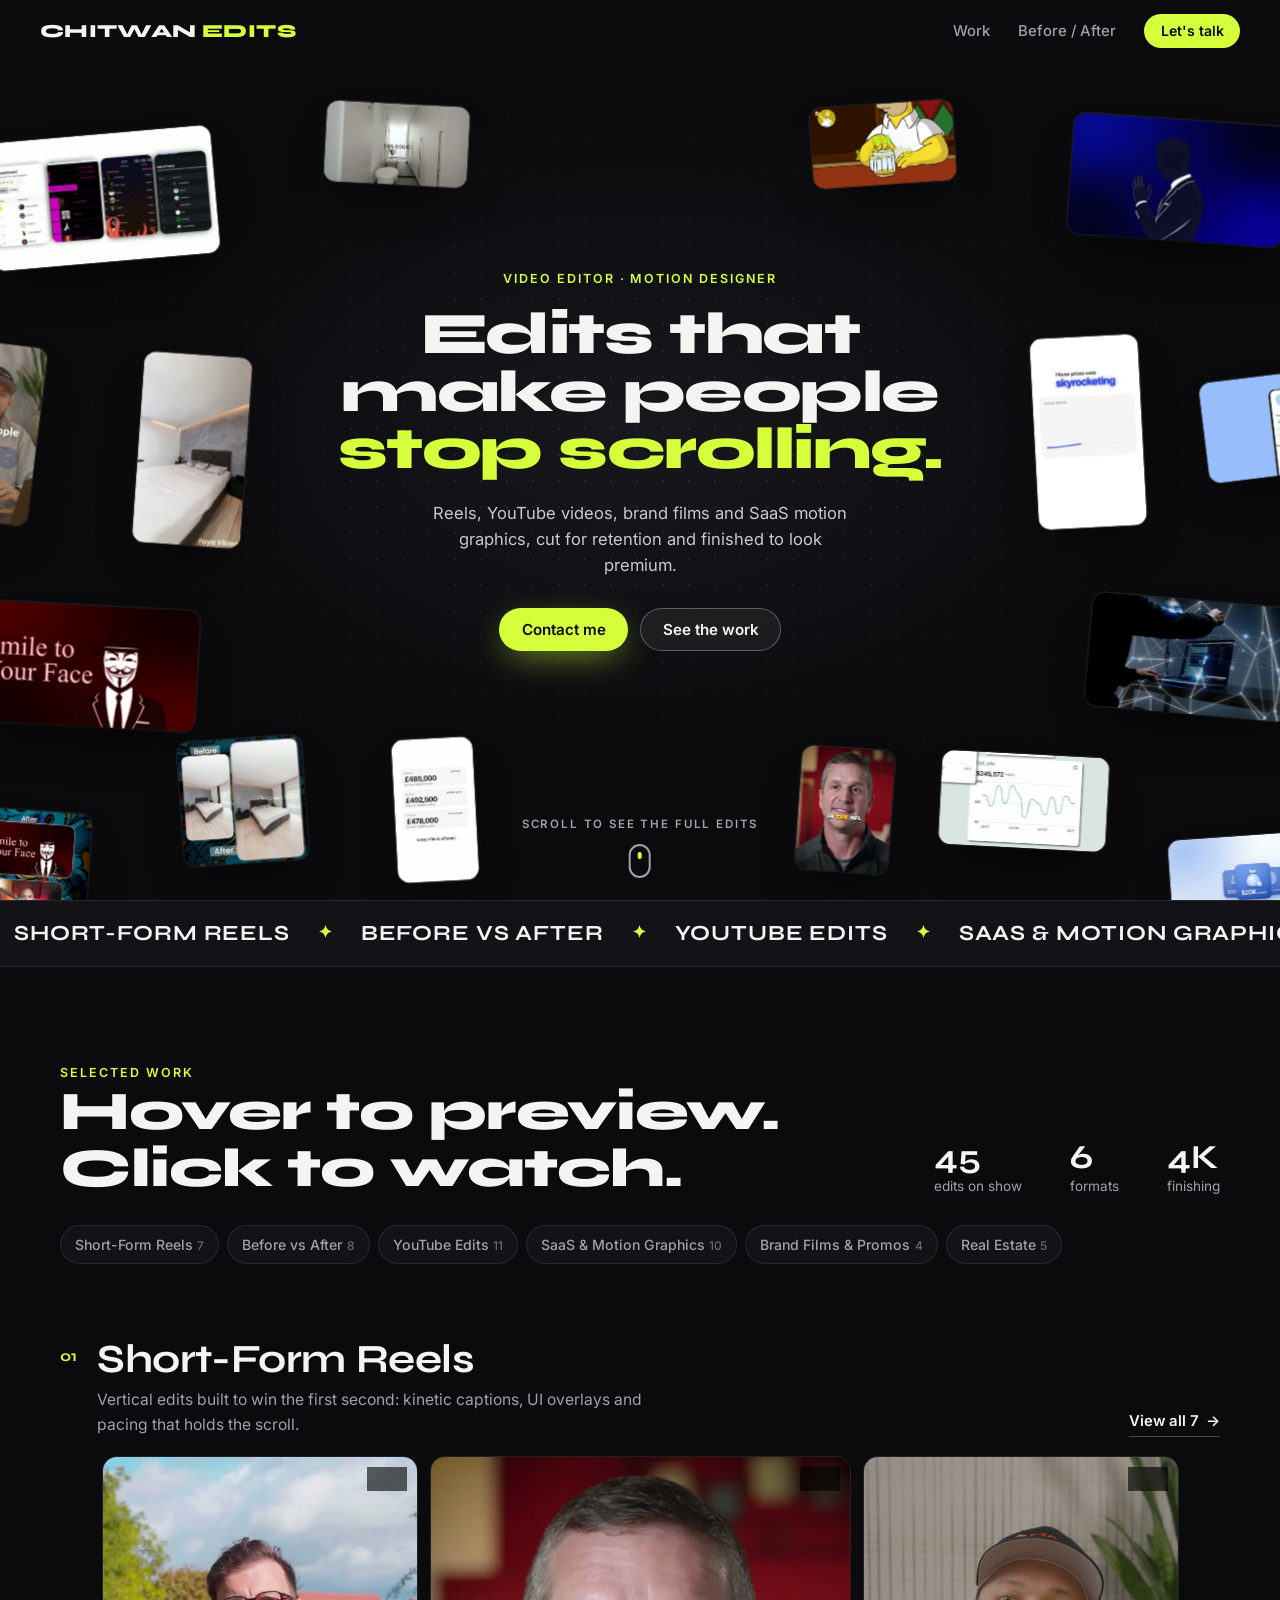
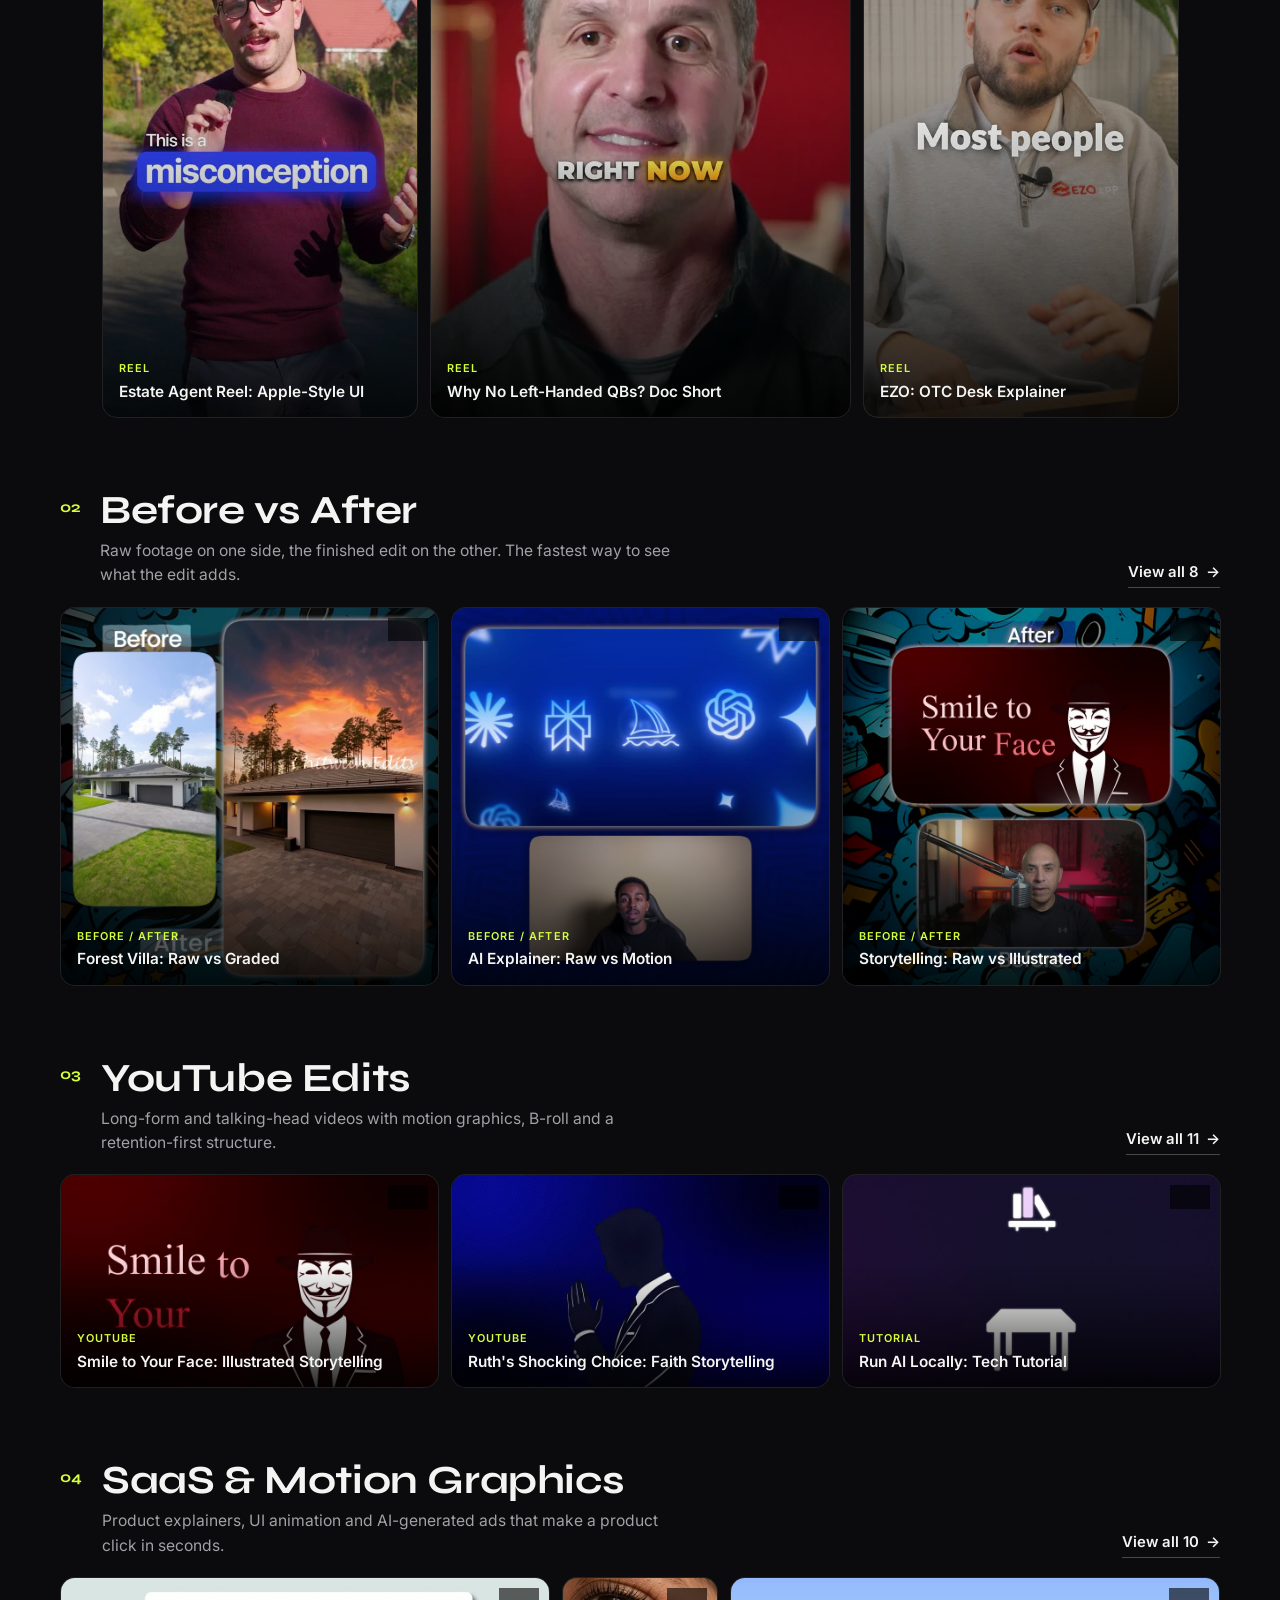
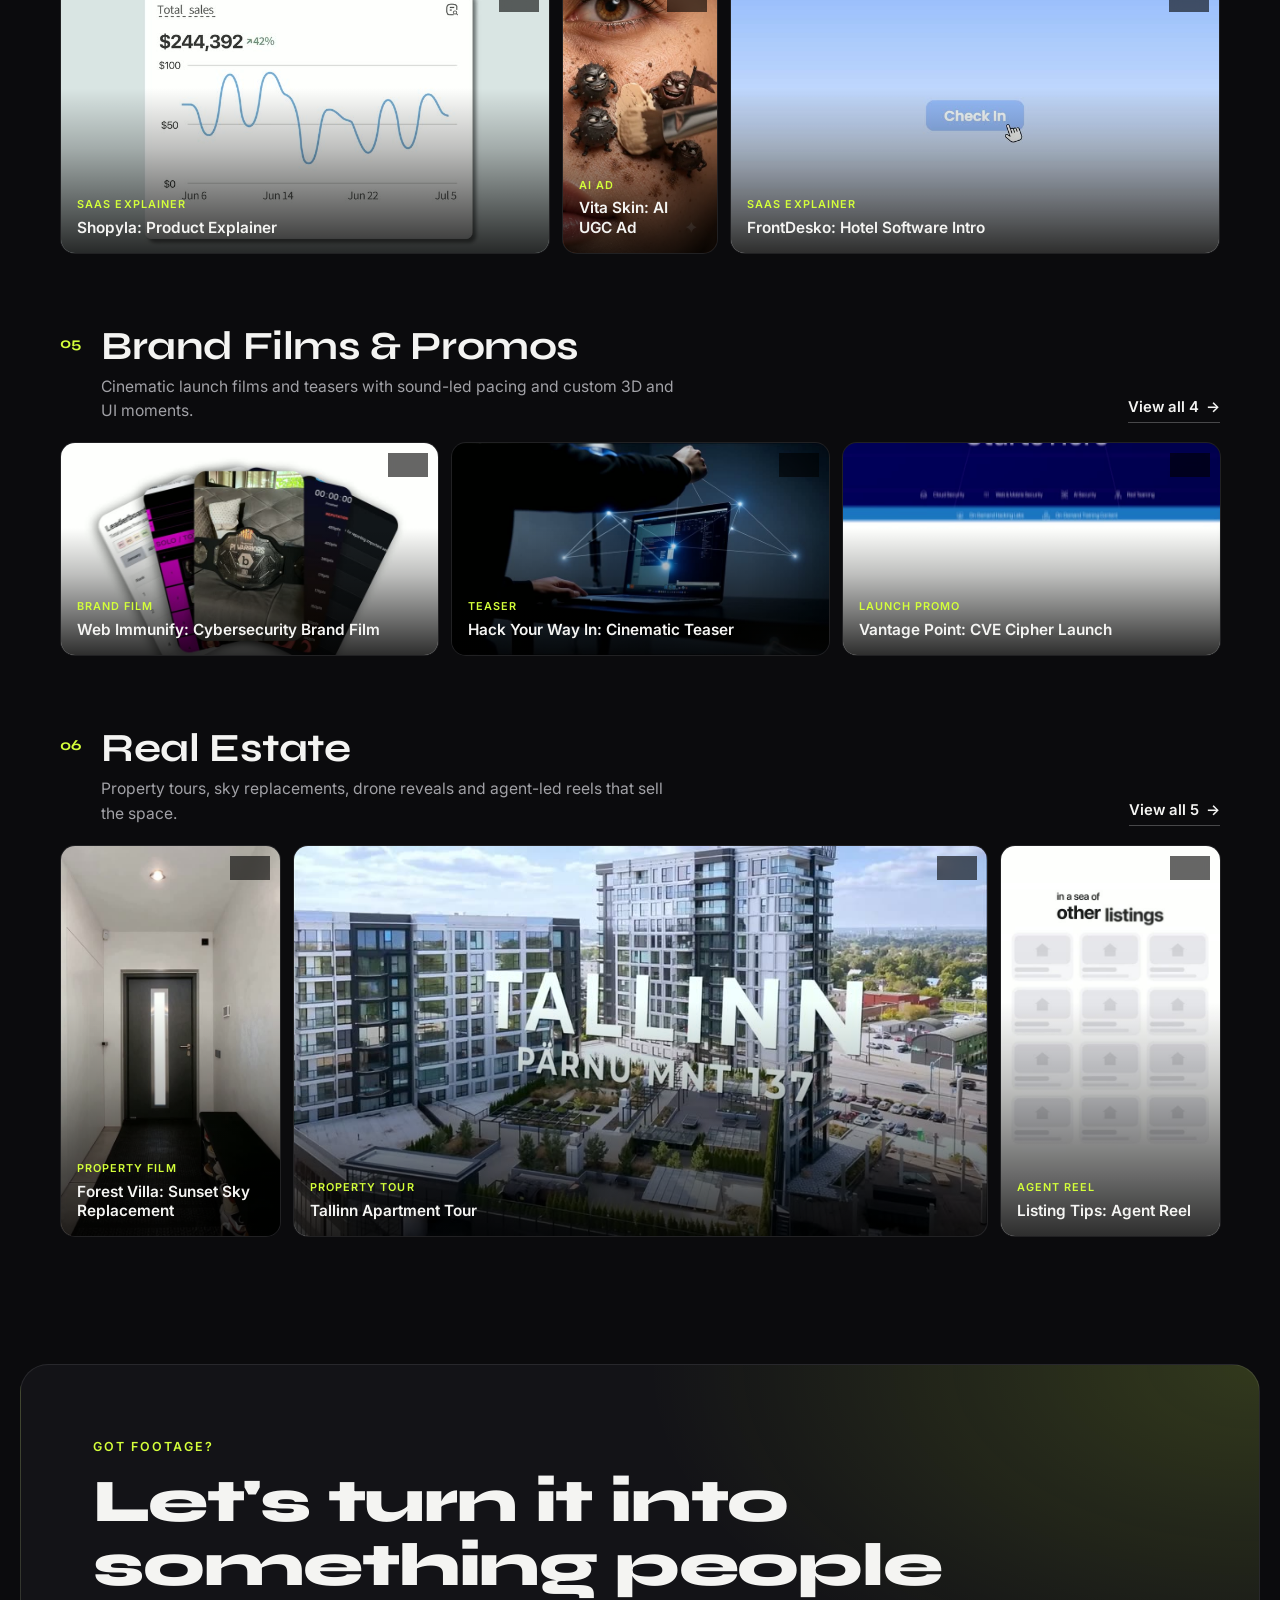
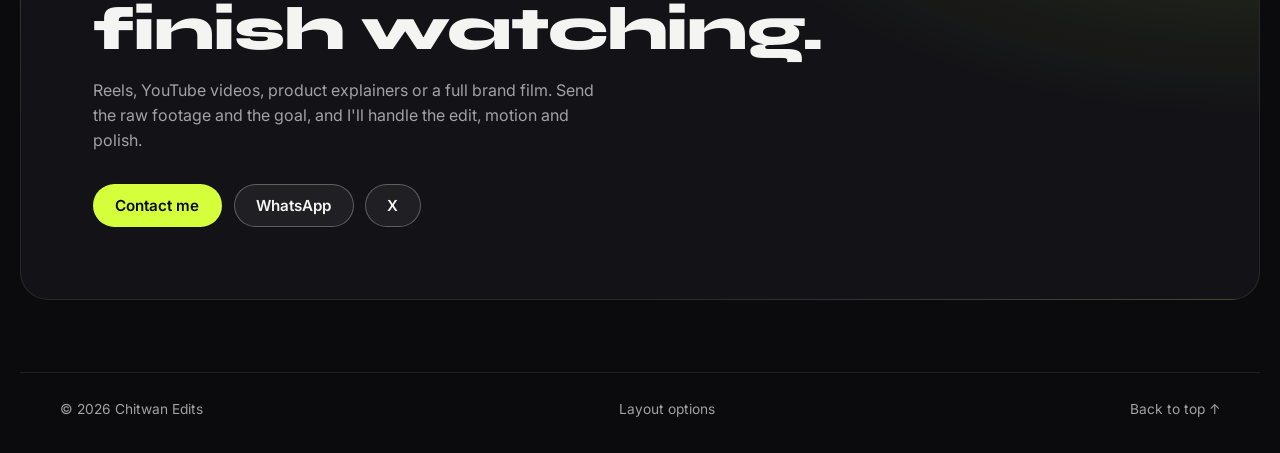
==== commit e4d0acee: "Add contact form emails with reminders, and first-screen layout options Contact form - src/worker.js" ====
--- a/site/index.html
+++ b/site/index.html
@@ -89,6 +89,7 @@
 
   <footer class="foot wrap">
     <span>© <span data-year></span> Chitwan Edits</span>
+    <button type="button" data-layout-options>Layout options</button>
     <a href="#">Back to top ↑</a>
   </footer>
 
--- a/site/assets/css/style.css
+++ b/site/assets/css/style.css
@@ -262,6 +262,229 @@
 }
 .hero.strips .scroll-hint { position: static; transform: none; margin-top: 4px; }
 
+/* ---------- Hero layout options ----------
+   Off by default. /option2 – /option7 (or the footer's "Layout options" switcher) set data-layout on the hero. */
+.hero[data-layout] { height: max(100svh, 620px); min-height: 0; }
+.hero[data-layout] .hero-collage,
+.hero[data-layout] .hero-strip,
+.hero[data-layout] .scroll-hint { display: none; }
+.hero[data-layout] .hero-inner { z-index: 3; width: min(640px, 88vw); padding: 0; }
+.hero[data-layout] .hero-title { font-size: clamp(2.1rem, 4.6vw, 4.5rem); }
+@media (max-width: 560px) {
+  .hero[data-layout] .hero-title { font-size: 2.15rem; }
+  .hero[data-layout] .hero-sub { font-size: 0.97rem; }
+}
+.hclip {
+  position: relative;
+  flex: none;
+  overflow: hidden;
+  border-radius: 12px;
+  background: #15151a;
+  border: 1px solid rgba(255, 255, 255, 0.08);
+  box-shadow: 0 24px 60px -24px rgba(0, 0, 0, 0.9);
+  cursor: pointer;
+}
+.hclip video, .hclip img { display: block; width: 100%; height: 100%; object-fit: cover; }
+.alt-track { display: flex; width: max-content; animation: alt-tick 48s linear infinite; }
+
+/* 2 · Ticker rows: two tilted rows that never stop, in opposite directions */
+.hero[data-layout="tickers"] { gap: clamp(22px, 5vh, 52px); padding-top: 60px; }
+.alt-ticker { --h: clamp(80px, 13vh, 150px); flex: none; width: 130%; overflow: hidden; transform: rotate(-4deg); }
+.alt-ticker.rev { transform: rotate(3deg); }
+.alt-ticker.rev .alt-track { animation-direction: reverse; animation-duration: 54s; }
+.alt-ticker .hclip { height: var(--h); width: calc(var(--h) * var(--a)); margin-right: 14px; }
+@keyframes alt-tick { to { transform: translateX(-50%); } }
+@media (max-width: 560px) { .alt-ticker { --h: 96px; } }
+
+/* 3 · Side columns: vertical conveyors at the sides; on smaller screens a wall under the headline */
+.alt-col { overflow: hidden; -webkit-mask-image: linear-gradient(transparent, #000 14%, #000 86%, transparent); mask-image: linear-gradient(transparent, #000 14%, #000 86%, transparent); }
+.alt-col .alt-track { width: auto; flex-direction: column; animation-name: alt-climb; animation-duration: var(--speed, 36s); }
+.alt-col.down .alt-track { animation-direction: reverse; }
+.alt-col .hclip { width: 100%; aspect-ratio: var(--a); margin-bottom: 14px; }
+@keyframes alt-climb { to { transform: translateY(-50%); } }
+@media (min-width: 1100px) {
+  .hero[data-layout="columns"] { display: grid; place-items: center; }
+  .hero[data-layout="columns"] .hero-inner { width: min(560px, 40vw); }
+  .alt-cols { position: absolute; inset: 0; --cw: clamp(130px, 11.5vw, 190px); }
+  .alt-col { position: absolute; top: 0; bottom: 0; width: var(--cw); }
+  .alt-col:nth-child(1) { left: 2.5vw; }
+  .alt-col:nth-child(2) { left: calc(2.5vw + var(--cw) + 14px); }
+  .alt-col:nth-child(3) { right: calc(2.5vw + var(--cw) + 14px); }
+  .alt-col:nth-child(4) { right: 2.5vw; }
+}
+@media (max-width: 1099px) {
+  .hero[data-layout="columns"] { justify-content: flex-start; padding-top: 96px; }
+  .alt-cols {
+    flex: 1;
+    width: 100%;
+    min-height: 0;
+    display: grid;
+    grid-template-columns: repeat(4, 1fr);
+    gap: 10px;
+    margin-top: 26px;
+    padding: 0 12px;
+    -webkit-mask-image: linear-gradient(transparent, #000 22%);
+    mask-image: linear-gradient(transparent, #000 22%);
+  }
+  .alt-col { -webkit-mask-image: none; mask-image: none; }
+}
+@media (max-width: 600px) {
+  .alt-cols { grid-template-columns: repeat(3, 1fr); }
+  .alt-col:nth-child(4) { display: none; }
+}
+
+/* 4 · Mosaic frame: a contact-sheet grid with the headline in the middle */
+.hero[data-layout="mosaic"] { display: grid; gap: 10px; align-items: stretch; justify-items: stretch; padding: 76px 12px 12px; }
+.alt-cell { width: 100%; height: 100%; min-height: 0; }
+@media (min-width: 900px) {
+  .hero[data-layout="mosaic"] { grid-template-columns: repeat(6, 1fr); grid-template-rows: 1fr 1.6fr 1.6fr 1fr; }
+  .hero[data-layout="mosaic"] .hero-inner { grid-column: 2 / 6; grid-row: 2 / 4; align-self: center; justify-self: center; width: min(620px, 100%); }
+  .hero[data-layout="mosaic"] .hero-title { font-size: clamp(2rem, 3.5vw, 3.6rem); }
+  .alt-cell { grid-row: var(--r); grid-column: var(--c); }
+}
+@media (max-width: 899px) {
+  .hero[data-layout="mosaic"] { grid-template-columns: repeat(3, 1fr); grid-template-rows: auto repeat(3, 1fr); padding-top: 96px; }
+  .hero[data-layout="mosaic"] .hero-inner { grid-column: 1 / -1; justify-self: center; margin-bottom: 18px; }
+  .alt-cell.extra { display: none; }
+}
+
+/* 5 · Orbit: clips circling the headline (positions set in app.js) */
+.hero[data-layout="orbit"] { display: grid; place-items: center; padding-top: 40px; }
+.alt-orbit { position: absolute; inset: 0; }
+.alt-orbit .hclip { position: absolute; left: 0; top: 0; will-change: transform, opacity; }
+
+/* 6 · Split + carousel: headline on one side, a turning 3D carousel on the other */
+.alt-flow {
+  position: relative;
+  overflow: hidden;
+  perspective: 1200px;
+  -webkit-mask-image: linear-gradient(to right, transparent, #000 18%, #000 82%, transparent);
+  mask-image: linear-gradient(to right, transparent, #000 18%, #000 82%, transparent);
+}
+.alt-flow .hclip {
+  position: absolute;
+  left: 50%;
+  top: 50%;
+  width: var(--fw);
+  aspect-ratio: 1;
+  transition: transform 0.8s cubic-bezier(0.2, 0.7, 0.2, 1), opacity 0.8s, filter 0.8s;
+}
+@media (min-width: 900px) {
+  .hero[data-layout="coverflow"] { display: grid; grid-template-columns: 1fr 1.1fr; align-items: center; padding: 64px 4vw 0; }
+  .hero[data-layout="coverflow"] .hero-inner { justify-self: end; width: min(540px, 100%); text-align: left; }
+  .hero[data-layout="coverflow"] .hero-sub { margin-left: 0; }
+  .hero[data-layout="coverflow"] .hero-cta { justify-content: flex-start; }
+  .alt-flow { height: 70vh; --fw: clamp(220px, 22vw, 340px); }
+}
+@media (max-width: 899px) {
+  .hero[data-layout="coverflow"] { justify-content: flex-start; padding-top: 96px; }
+  .alt-flow { width: 100%; flex: 1; --fw: min(58vw, 300px); }
+}
+
+/* 7 · 3D floor: a tilted wall of clips rolling towards the viewer under the headline */
+.hero[data-layout="wall"] { justify-content: flex-start; padding-top: clamp(84px, 12vh, 124px); }
+.alt-wall {
+  position: absolute;
+  left: 0;
+  right: 0;
+  bottom: 0;
+  top: 54%; /* moved to just under the buttons by app.js */
+  z-index: 1;
+  overflow: hidden;
+  perspective: 700px;
+  perspective-origin: 50% -20%;
+  -webkit-mask-image: linear-gradient(transparent, #000 50%);
+  mask-image: linear-gradient(transparent, #000 50%);
+}
+.alt-plane { position: absolute; left: 50%; top: 0; width: 150%; transform: translateX(-50%) rotateX(52deg); transform-origin: 50% 0; }
+.alt-grid { display: grid; grid-template-columns: repeat(6, 1fr); column-gap: 18px; animation: alt-roll 44s linear infinite; }
+.alt-grid .hclip { aspect-ratio: 16 / 10; margin-bottom: 18px; }
+@keyframes alt-roll { from { transform: translateY(-50%); } to { transform: translateY(0); } }
+@media (max-width: 760px) {
+  .alt-plane { transform: translateX(-50%) rotateX(58deg); }
+  .alt-grid { grid-template-columns: repeat(4, 1fr); column-gap: 10px; }
+  .alt-grid .hclip { margin-bottom: 10px; }
+}
+
+/* Floating switcher for the layout options */
+.style-bar {
+  position: fixed;
+  left: 50%;
+  bottom: 16px;
+  z-index: 90;
+  transform: translateX(-50%);
+  display: flex;
+  flex-wrap: wrap;
+  align-items: center;
+  justify-content: center;
+  gap: 8px 12px;
+  max-width: calc(100% - 24px);
+  padding: 8px 8px 8px 16px;
+  border: 1px solid rgba(255, 255, 255, 0.14);
+  border-radius: 999px;
+  background: rgba(19, 19, 23, 0.92);
+  backdrop-filter: blur(12px);
+  -webkit-backdrop-filter: blur(12px);
+  box-shadow: 0 20px 50px -20px rgba(0, 0, 0, 0.8);
+  font-size: 0.88rem;
+}
+.style-bar[hidden] { display: none; }
+.sb-name { font-weight: 600; white-space: nowrap; }
+.sb-name small { margin-right: 6px; color: var(--muted); font-size: inherit; font-weight: 500; }
+.sb-btns { display: flex; gap: 6px; }
+.sb-btns button {
+  width: 32px;
+  height: 32px;
+  border-radius: 50%;
+  border: 1px solid var(--line);
+  background: rgba(255, 255, 255, 0.08);
+  font-size: 0.85rem;
+  font-weight: 600;
+}
+.sb-btns button:hover { border-color: var(--text); }
+.sb-btns button[aria-pressed="true"] { border-color: transparent; background: var(--accent); color: var(--accent-ink); }
+.sb-close { width: 32px; height: 32px; border-radius: 50%; color: var(--muted); }
+.sb-close:hover { color: var(--text); }
+.sb-views { display: flex; padding: 3px; border: 1px solid var(--line); border-radius: 999px; background: rgba(255, 255, 255, 0.04); }
+.sb-views button { padding: 6px 12px; border-radius: 999px; color: var(--muted); font-size: 0.82rem; font-weight: 600; }
+.sb-views button:hover { color: var(--text); }
+.sb-views button[aria-pressed="true"] { background: var(--text); color: var(--accent-ink); }
+
+/* The page shown as another device, inside this window (Desktop / Tablet / Phone in the switcher) */
+.device-view {
+  position: fixed;
+  inset: 0;
+  z-index: 85;
+  display: flex;
+  flex-direction: column;
+  align-items: center;
+  justify-content: center;
+  gap: 10px;
+  padding: 16px;
+  background: radial-gradient(60% 60% at 50% 45%, #1a1a20 0%, #08080a 80%);
+}
+.device-view[hidden] { display: none; }
+.dv-frame {
+  position: relative;
+  flex: none;
+  box-sizing: content-box;
+  overflow: hidden;
+  border: 1px solid rgba(255, 255, 255, 0.16);
+  border-radius: 14px;
+  background: var(--bg);
+  box-shadow: 0 30px 80px -30px #000;
+}
+.device-view[data-device="tablet"] .dv-frame { border: 8px solid #26262c; border-radius: 22px; }
+.device-view[data-device="phone"] .dv-frame { border: 6px solid #26262c; border-radius: 32px; }
+.dv-frame iframe { position: absolute; left: 0; top: 0; border: 0; transform-origin: 0 0; background: var(--bg); }
+.dv-label { margin: 0; color: var(--muted); font-size: 0.8rem; }
+html.device-preview, html.device-preview body { overflow: hidden; }
+@media (max-width: 560px) {
+  .style-bar { border-radius: 18px; padding: 10px 12px; }
+  .sb-name { width: 100%; padding: 0 28px; text-align: center; }
+  .sb-close { position: absolute; top: 4px; right: 4px; }
+}
+
 /* ---------- Stats ---------- */
 .stats { list-style: none; margin: 0; padding: 0; display: flex; flex-wrap: wrap; gap: 14px clamp(24px, 4vw, 48px); }
 .stats li { display: flex; flex-direction: column; }
@@ -516,7 +739,8 @@
   font-size: 0.86rem;
   border-top: 1px solid var(--line);
 }
-.foot a:hover { color: var(--text); }
+.foot a:hover, .foot button:hover { color: var(--text); }
+.foot button { color: var(--muted); font-size: inherit; }
 
 /* ---------- Category page ---------- */
 .catpage { padding-top: 104px; min-height: 70vh; }
@@ -682,7 +906,8 @@
 
 @media (prefers-reduced-motion: reduce) {
   html { scroll-behavior: auto; }
-  .marquee-track, .strip-track, .tile-inner, .scroll-mouse::after { animation: none; }
+  .marquee-track, .strip-track, .tile-inner, .scroll-mouse::after, .alt-track, .alt-grid { animation: none; }
+  .alt-flow .hclip { transition: none; }
   .tile { transition: none; }
   .reveal { opacity: 1; transform: none; transition: none; }
   .card, .card-media img, .card-media video, .btn { transition: none; }
